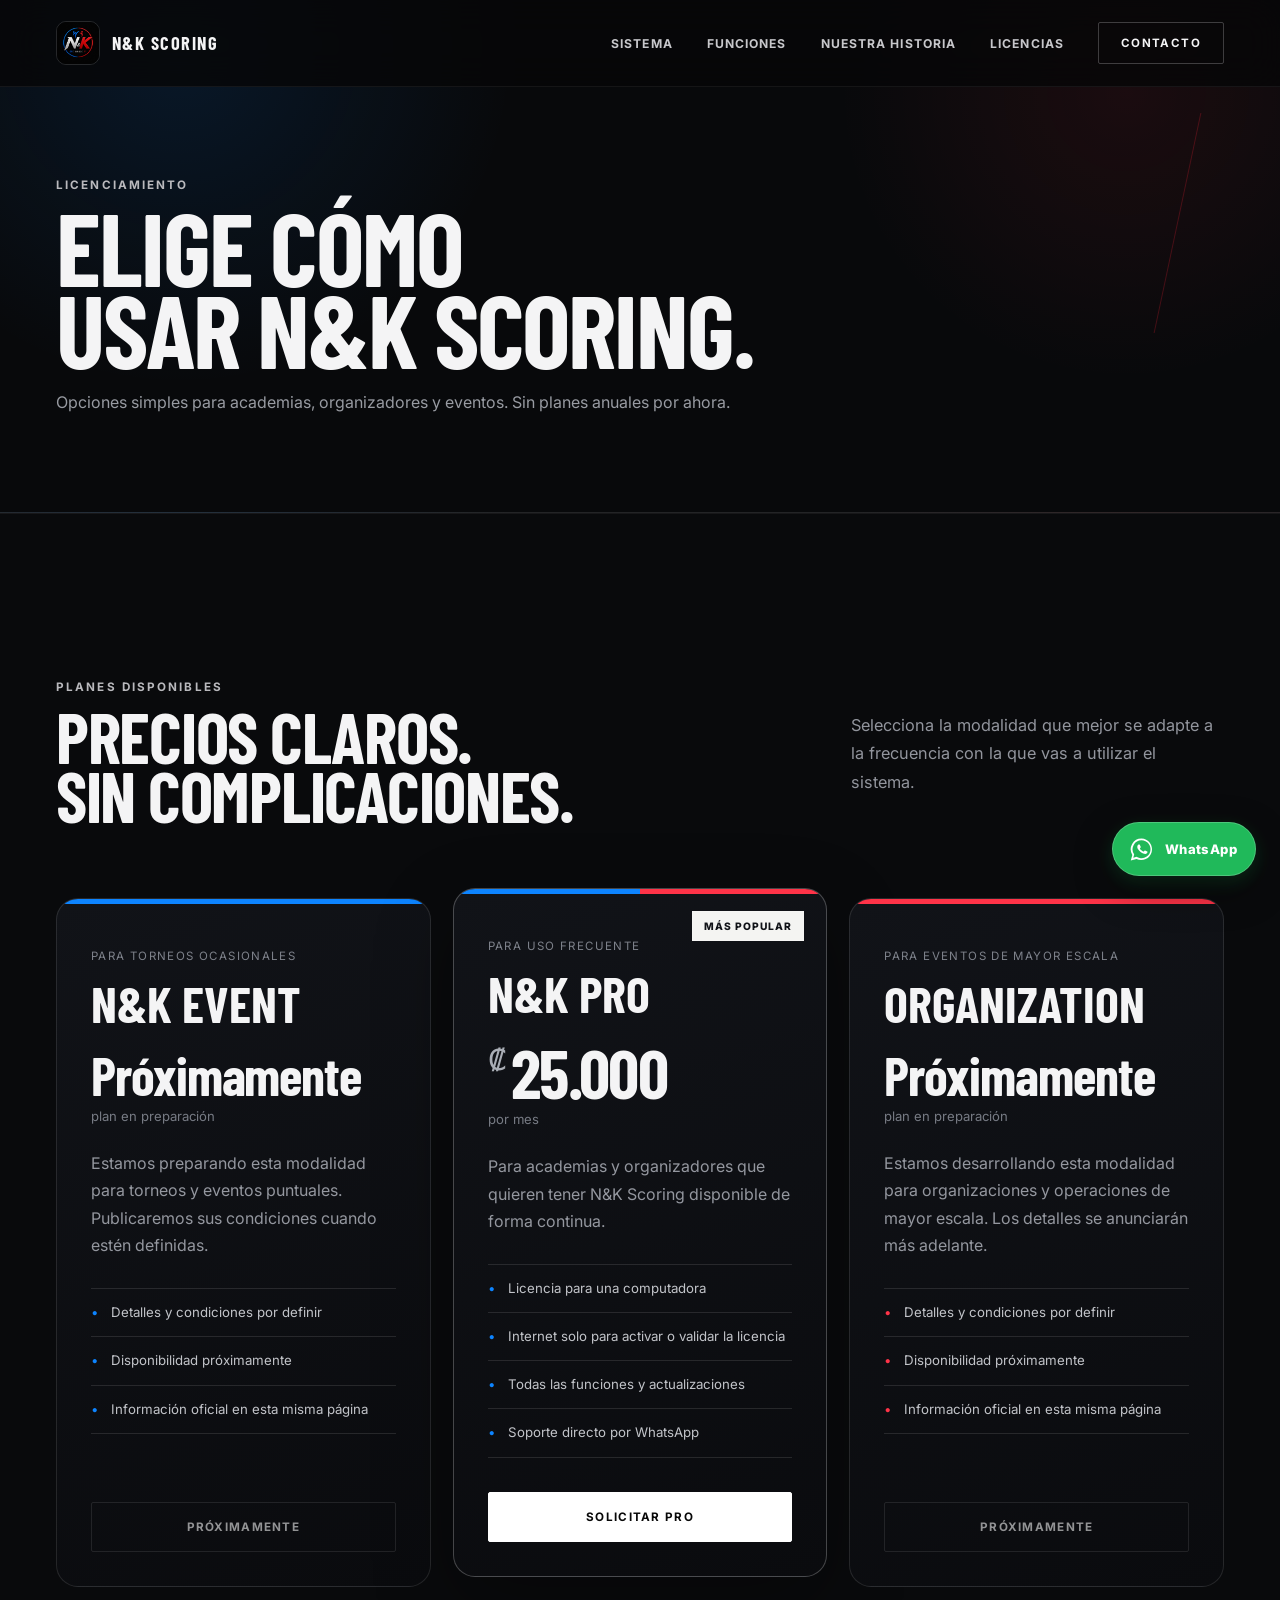
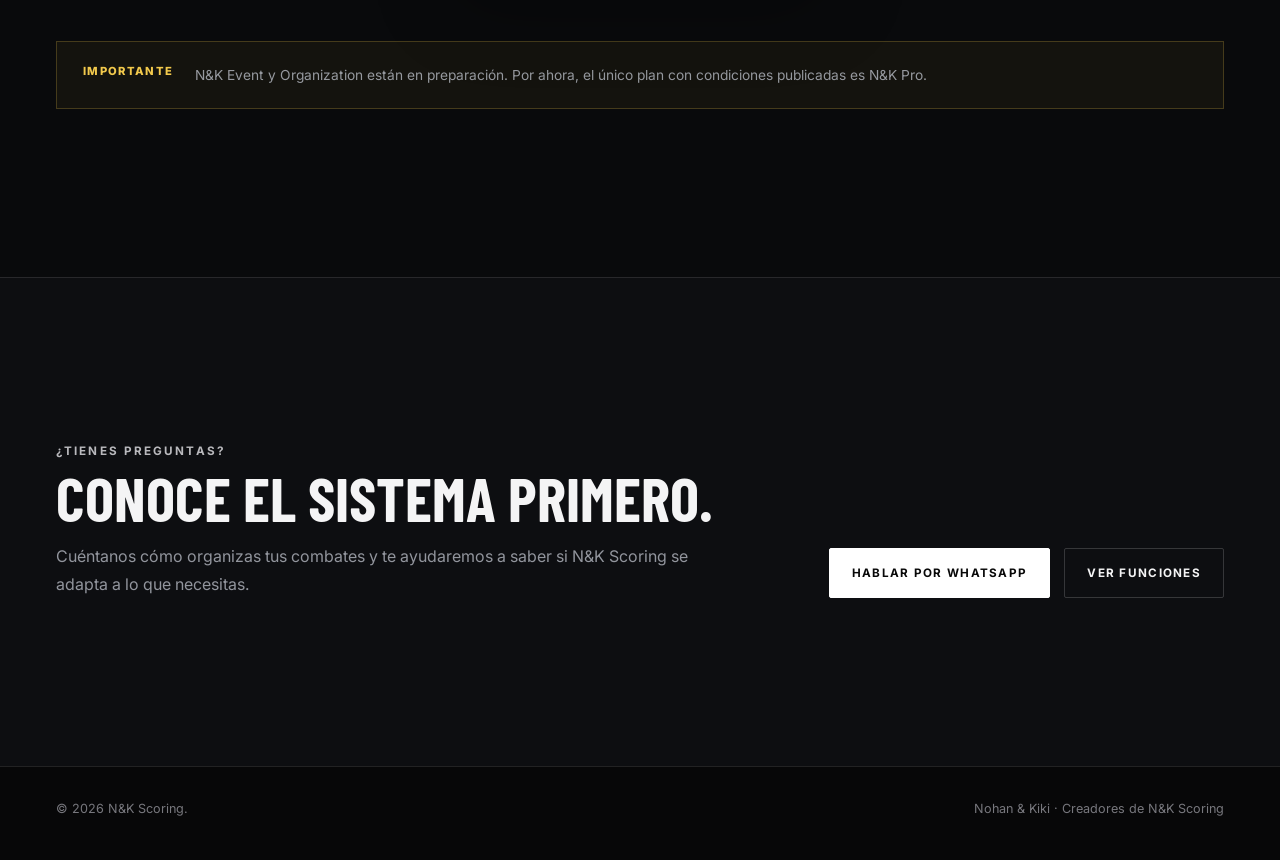
==== licencias.html @ 86cc16bd "pagina completa" ====
<!doctype html>
<html lang="es">
<head>
  <meta charset="utf-8">
  <meta name="viewport" content="width=device-width,initial-scale=1">
  <title>Licencias — N&K Scoring</title>
  <meta name="description" content="Conoce el plan mensual N&K Pro para utilizar N&K Scoring en una computadora.">
  <link rel="icon" type="image/jpeg" href="assets/logo.jpeg">
  <link rel="stylesheet" href="styles.css">
</head>
<body>
<header class="header">
  <div class="container nav">
    <a class="brand" href="index.html"><img src="assets/logo.jpeg" alt="Logo N&K Scoring"><span>N&K Scoring</span></a>
    <nav class="nav-links">
      <a href="index.html#sistema">Sistema</a>
      <a href="index.html#funciones">Funciones</a>
      <a href="nosotros.html">Nuestra historia</a>
      <a href="licencias.html">Licencias</a>
      <a class="nav-cta" href="index.html#contacto">Contacto</a>
    </nav>
    <button class="menu-btn" aria-label="Abrir menú">☰</button>
  </div>
</header>

<main>
  <section class="page-hero page-hero-v9 license-hero-v16">
    <div class="container">
      <div class="eyebrow">Licenciamiento</div>
      <h1>Elige cómo<br>usar N&amp;K Scoring.</h1>
      <p class="lead">Opciones simples para academias, organizadores y eventos. Sin planes anuales por ahora.</p>
    </div>
  </section>

  <section class="section section-v9 license-plans-section">
    <div class="container">
      <div class="section-intro-v9 compact">
        <div>
          <div class="eyebrow">Planes disponibles</div>
          <h2>Precios claros.<br>Sin complicaciones.</h2>
        </div>
        <p>Selecciona la modalidad que mejor se adapte a la frecuencia con la que vas a utilizar el sistema.</p>
      </div>

      <div class="pricing-grid-v16">
        <article class="pricing-card-v16 event-card">
          <div class="pricing-topline blue"></div>
          <div class="pricing-kicker">Para torneos ocasionales</div>
          <h3>N&amp;K Event</h3>
          <div class="pricing-value pricing-quote"><strong>Próximamente</strong></div>
          <div class="pricing-unit">plan en preparación</div>
          <p>Estamos preparando esta modalidad para torneos y eventos puntuales. Publicaremos sus condiciones cuando estén definidas.</p>
          <ul>
            <li>Detalles y condiciones por definir</li>
            <li>Disponibilidad próximamente</li>
            <li>Información oficial en esta misma página</li>
          </ul>
          <span class="btn quiet pricing-btn pricing-disabled-v19">Próximamente</span>
        </article>

        <article class="pricing-card-v16 pro-card featured-plan-v16">
          <div class="pricing-topline split"></div>
          <div class="popular-badge-v16">Más popular</div>
          <div class="pricing-kicker">Para uso frecuente</div>
          <h3>N&amp;K Pro</h3>
          <div class="pricing-value"><span>₡</span><strong>25.000</strong></div>
          <div class="pricing-unit">por mes</div>
          <p>Para academias y organizadores que quieren tener N&amp;K Scoring disponible de forma continua.</p>
          <ul>
            <li>Licencia para una computadora</li>
            <li>Internet solo para activar o validar la licencia</li>
            <li>Todas las funciones y actualizaciones</li>
            <li>Soporte directo por WhatsApp</li>
          </ul>
          <a class="btn primary pricing-btn" href="https://wa.me/50663855146?text=Hola%2C%20quiero%20solicitar%20el%20plan%20N%26K%20Pro." target="_blank" rel="noopener">Solicitar Pro</a>
        </article>

        <article class="pricing-card-v16 organization-card">
          <div class="pricing-topline red"></div>
          <div class="pricing-kicker">Para eventos de mayor escala</div>
          <h3>Organization</h3>
          <div class="pricing-value pricing-quote"><strong>Próximamente</strong></div>
          <div class="pricing-unit">plan en preparación</div>
          <p>Estamos desarrollando esta modalidad para organizaciones y operaciones de mayor escala. Los detalles se anunciarán más adelante.</p>
          <ul>
            <li>Detalles y condiciones por definir</li>
            <li>Disponibilidad próximamente</li>
            <li>Información oficial en esta misma página</li>
          </ul>
          <span class="btn quiet pricing-btn pricing-disabled-v19">Próximamente</span>
        </article>
      </div>

      <div class="pricing-note-v16">
        <span>Importante</span>
        <p>N&K Event y Organization están en preparación. Por ahora, el único plan con condiciones publicadas es N&K Pro.</p>
      </div>
    </div>
  </section>

  <section class="section section-v9 license-support-v16">
    <div class="container license-support-grid-v16">
      <div>
        <div class="eyebrow">¿Tienes preguntas?</div>
        <h2>Conoce el sistema primero.</h2>
        <p>Cuéntanos cómo organizas tus combates y te ayudaremos a saber si N&amp;K Scoring se adapta a lo que necesitas.</p>
      </div>
      <div class="support-actions-v20">
        <a class="btn primary" href="https://wa.me/50663855146?text=Hola%2C%20quiero%20conocer%20m%C3%A1s%20sobre%20N%26K%20Scoring%20antes%20de%20elegir%20una%20licencia." target="_blank" rel="noopener">Hablar por WhatsApp</a>
        <a class="btn quiet" href="index.html#funciones">Ver funciones</a>
      </div>
    </div>
  </section>
</main>

<footer class="footer footer-v9">
  <div class="container footer-row footer-row-signature">
    <div>© 2026 N&amp;K Scoring.</div>
    <div>Nohan &amp; Kiki · Creadores de N&amp;K Scoring</div>
  </div>
</footer>
<a class="whatsapp-float-v20" href="https://wa.me/50663855146?text=Hola%2C%20quiero%20informaci%C3%B3n%20sobre%20N%26K%20Scoring." target="_blank" rel="noopener" aria-label="Contactar a N&amp;K Scoring por WhatsApp">
  <svg viewBox="0 0 32 32" aria-hidden="true"><path fill="currentColor" d="M16.04 3A12.78 12.78 0 0 0 5.12 22.42L3.3 29l6.73-1.77A12.77 12.77 0 1 0 16.04 3Zm0 2.15a10.62 10.62 0 1 1-5.42 19.75l-.38-.23-3.99 1.05 1.07-3.88-.25-.4a10.62 10.62 0 0 1 8.97-16.29Zm-3.2 4.94c-.2 0-.52.07-.79.36-.27.3-1.04 1.02-1.04 2.48 0 1.46 1.07 2.88 1.21 3.08.15.19 2.1 3.2 5.08 4.49.7.3 1.26.49 1.69.63.71.23 1.35.2 1.86.12.57-.08 1.75-.72 2-1.41.24-.7.24-1.3.17-1.42-.07-.12-.27-.2-.56-.34-.3-.15-1.75-.86-2.02-.96-.27-.1-.46-.15-.66.15-.2.29-.76.95-.93 1.15-.17.2-.34.22-.63.07-.3-.15-1.25-.46-2.38-1.47a8.94 8.94 0 0 1-1.65-2.05c-.17-.29-.02-.45.13-.59.13-.13.29-.34.44-.51.15-.17.2-.3.3-.49.09-.2.04-.37-.03-.51-.07-.15-.66-1.6-.9-2.18-.24-.58-.49-.5-.66-.51h-.57Z"/></svg>
  <span>WhatsApp</span>
</a>
<script src="script.js"></script>
</body>
</html>
---- styles.css ----
@import url('https://fonts.googleapis.com/css2?family=Barlow+Condensed:wght@500;600;700;800&family=Inter:wght@400;500;600;700&display=swap');

:root{
  --bg:#070707;
  --surface:#0e0e0f;
  --surface-2:#151516;
  --text:#f7f7f5;
  --muted:#9a9a9f;
  --line:rgba(255,255,255,.10);
  --blue:#087ff5;
  --red:#ef2334;
  --max:1280px;
  --display:'Barlow Condensed','Arial Narrow',Arial,sans-serif;
  --body:'Inter',Arial,sans-serif;
}
*{box-sizing:border-box}
html{scroll-behavior:smooth;background:var(--bg)}
body{margin:0;background:var(--bg);color:var(--text);font-family:var(--body);-webkit-font-smoothing:antialiased;text-rendering:optimizeLegibility;overflow-x:hidden}
a{color:inherit;text-decoration:none} img{display:block;max-width:100%} button,input,textarea{font:inherit}
.container{width:min(var(--max),calc(100% - 64px));margin-inline:auto}
.eyebrow{font:700 .73rem/1 var(--body);letter-spacing:.18em;text-transform:uppercase;color:#b9b9bd}
.display,.section-head h2,.story-copy h2,.license-copy h2,.cta h2,.page-hero h1{font-family:var(--display);font-weight:700;text-transform:uppercase}
.display{font-size:clamp(4rem,7.7vw,7.2rem);line-height:.82;letter-spacing:-.025em;margin:0;max-width:780px}
.display .blue{color:var(--blue)}.display .red{color:var(--red)}
.lead{font-size:clamp(1rem,1.2vw,1.12rem);line-height:1.75;color:#b2b2b6;max-width:650px;margin:0}
.section{padding:110px 0;border-top:1px solid rgba(255,255,255,.055)}
.section-head{display:grid;grid-template-columns:minmax(0,1.25fr) minmax(280px,.75fr);align-items:end;gap:72px;margin-bottom:54px}
.section-head h2{font-size:clamp(3rem,5vw,5.4rem);line-height:.88;letter-spacing:-.015em;margin:13px 0 0;max-width:820px}
.section-head p{color:var(--muted);line-height:1.72;margin:0;font-size:.96rem;max-width:430px}

/* Header */
.header{position:fixed;inset:0 0 auto;z-index:50;background:linear-gradient(to bottom,rgba(5,5,5,.94),rgba(5,5,5,.76));backdrop-filter:blur(18px);border-bottom:1px solid rgba(255,255,255,.06)}
.nav{height:78px;display:flex;align-items:center;justify-content:space-between;gap:30px}
.brand{display:flex;align-items:center;gap:12px;font-family:var(--display);font-weight:700;font-size:1.15rem;letter-spacing:.08em;text-transform:uppercase}
.brand img{width:43px;height:43px;object-fit:cover;border-radius:10px;border:1px solid rgba(255,255,255,.13)}
.nav-links{display:flex;align-items:center;gap:30px;font-size:.72rem;font-weight:700;text-transform:uppercase;letter-spacing:.12em}
.nav-links>a:not(.nav-cta){color:#c7c7cb;position:relative;padding:30px 0}
.nav-links>a:not(.nav-cta)::after{content:"";position:absolute;left:0;right:100%;bottom:20px;height:2px;background:#fff;transition:.25s ease}
.nav-links>a:not(.nav-cta):hover{color:#fff}.nav-links>a:not(.nav-cta):hover::after{right:0}
.nav-cta{min-height:42px;padding:0 18px;display:inline-flex;align-items:center;border:1px solid rgba(255,255,255,.22);border-radius:2px;transition:.2s}.nav-cta:hover{background:#fff;color:#090909}
.menu-btn{display:none;border:0;background:transparent;color:#fff;font-size:1.4rem;padding:8px}

/* Hero */
.hero{min-height:100svh;padding-top:78px;display:flex;align-items:stretch;position:relative;overflow:hidden}
.hero::before{content:"";position:absolute;inset:0;background:radial-gradient(circle at 12% 38%,rgba(8,127,245,.16),transparent 30%),radial-gradient(circle at 83% 52%,rgba(239,35,52,.12),transparent 31%);pointer-events:none}
.hero::after{content:"";position:absolute;right:-8vw;top:18%;width:38vw;height:62%;border-right:1px solid rgba(239,35,52,.27);transform:skewX(-12deg);pointer-events:none}
.hero-grid{width:100%;position:relative;z-index:2;display:grid;grid-template-columns:minmax(0,.83fr) minmax(520px,1.17fr);gap:62px;align-items:center;padding:74px 0 56px}
.hero-copy{min-width:0;max-width:720px}
.hero-copy .eyebrow{margin-bottom:22px}.hero-copy .lead{margin:30px 0 34px;max-width:570px}
.btn-row{display:flex;flex-wrap:wrap;gap:10px}
.btn{display:inline-flex;align-items:center;justify-content:center;min-height:50px;padding:0 22px;border-radius:2px;font-size:.73rem;font-weight:700;text-transform:uppercase;letter-spacing:.11em;border:1px solid rgba(255,255,255,.22);transition:transform .18s ease,background .18s ease,border .18s ease}
.btn:hover{transform:translateY(-2px)}.btn.primary{background:#fff;color:#080808;border-color:#fff}.btn.primary:hover{background:#e8e8e8}.btn.ghost:hover{border-color:#fff}
.hero-visual{position:relative;min-height:610px;display:flex;align-items:center}
.hero-card{position:relative;width:100%;background:#0c0c0d;border:1px solid rgba(255,255,255,.14);padding:10px;box-shadow:0 38px 100px rgba(0,0,0,.55)}
.hero-card::before{content:"";position:absolute;left:-10px;top:10%;bottom:10%;width:3px;background:var(--blue)}
.hero-card::after{content:"";position:absolute;right:-10px;top:10%;bottom:10%;width:3px;background:var(--red)}
.hero-card img{width:100%;aspect-ratio:1.86/1;object-fit:cover;object-position:left center;background:#111}
.hero-badge{position:absolute;right:-18px;bottom:54px;background:#f3f3f1;color:#0a0a0a;padding:17px 20px 16px;min-width:160px;font-family:var(--display);font-size:1.22rem;font-weight:700;text-transform:uppercase;line-height:.95;letter-spacing:.02em;box-shadow:0 18px 50px rgba(0,0,0,.4)}
.hero-badge small{display:block;font:700 .62rem/1 var(--body);color:#666;letter-spacing:.15em;margin-bottom:8px}
.marquee{border-top:1px solid var(--line);border-bottom:1px solid var(--line);background:#0d0d0e;overflow:hidden;white-space:nowrap}
.marquee-track{display:inline-block;padding:14px 0;animation:slide 26s linear infinite;font-family:var(--display);font-weight:600;text-transform:uppercase;letter-spacing:.075em;color:#d7d7da;font-size:1.02rem}
.marquee-track span{margin-right:38px}.dot-blue{color:var(--blue)}.dot-red{color:var(--red)}
@keyframes slide{to{transform:translateX(-50%)}}

/* Feature strip */
.feature-grid{display:grid;grid-template-columns:repeat(3,minmax(0,1fr));border:1px solid var(--line);background:var(--line);gap:1px}
.feature{background:var(--surface);padding:32px;min-height:300px;display:flex;flex-direction:column;justify-content:space-between;transition:background .22s ease}
.feature:hover{background:#18181a}.feature .num{font:700 .71rem/1 var(--body);color:#707076;letter-spacing:.17em}
.feature h3{font-family:var(--display);font-size:1.8rem;line-height:.95;text-transform:uppercase;font-weight:700;letter-spacing:.005em;margin:50px 0 12px}
.feature p{color:#99999e;line-height:1.65;margin:0;font-size:.92rem;max-width:32ch}
.feature.accent-blue{background:linear-gradient(145deg,#07192b,#0d3158)}.feature.accent-red{background:linear-gradient(145deg,#1a090c,#4a1018)}

/* Showcase */
.showcase{display:grid;grid-template-columns:1.34fr .66fr;gap:14px}
.media-card,.placeholder{border:1px solid var(--line);background:#151516;min-height:570px;overflow:hidden}
.media-card{padding:10px}.media-card img{width:100%;height:100%;object-fit:cover;object-position:left center}
.side-stack{display:grid;gap:14px}.placeholder{min-height:278px;padding:28px;display:flex;align-items:flex-end;position:relative;background:linear-gradient(145deg,#202022,#111112)}
.placeholder::before{content:"";position:absolute;inset:0;background:linear-gradient(135deg,transparent 0 46%,rgba(255,255,255,.035) 46% 47%,transparent 47% 100%)}
.placeholder::after{content:"IMAGEN";position:absolute;right:24px;top:22px;font:700 .65rem/1 var(--body);letter-spacing:.18em;color:#55565b}
.placeholder strong{display:block;font-family:var(--display);font-weight:700;font-size:1.65rem;line-height:1;text-transform:uppercase;color:#efeff1;margin-top:8px}

/* Story */
.story-wrap{display:grid;grid-template-columns:minmax(320px,.72fr) minmax(0,1.28fr);gap:78px;align-items:start}
.story-mark{position:sticky;top:112px;border:1px solid var(--line);background:#101011;padding:12px}
.story-mark img{width:100%;aspect-ratio:1/1;object-fit:cover}.story-copy{padding-top:2px}
.story-copy h2{font-size:clamp(3.5rem,5.8vw,6rem);line-height:.85;letter-spacing:-.015em;margin:14px 0 32px;max-width:760px}
.story-copy p{font-size:1rem;line-height:1.85;color:#b2b2b7;max-width:720px}.story-copy p+p{margin-top:22px}
.story-quote{font-family:var(--display);font-size:clamp(1.9rem,3vw,3.1rem)!important;line-height:.98!important;color:#f5f5f3!important;font-weight:600!important;text-transform:uppercase;letter-spacing:0!important;border-left:4px solid var(--blue);padding-left:23px;margin:42px 0!important;max-width:680px!important}

/* Licenses */
.license-panel{border:1px solid var(--line);background:#0f0f10;overflow:hidden}
.license-top{display:grid;grid-template-columns:1.15fr .85fr}.license-copy{padding:56px}.license-copy h2{font-size:clamp(3.2rem,5vw,5.5rem);line-height:.88;letter-spacing:-.01em;margin:15px 0 24px;max-width:700px}.license-copy .lead{margin-bottom:30px}
.license-price{padding:56px;display:flex;flex-direction:column;justify-content:flex-end;border-left:1px solid var(--line);background:linear-gradient(145deg,#121213,#19191b)}
.currency{font-family:var(--display);font-size:clamp(4.2rem,7vw,7rem);font-weight:700;letter-spacing:-.02em;line-height:.8;margin-top:18px}.currency small{display:block;font-family:var(--body);font-size:.72rem;line-height:1.3;color:#7f7f84;letter-spacing:.13em;text-transform:uppercase;margin-top:18px}
.license-bottom{display:grid;grid-template-columns:repeat(3,1fr);border-top:1px solid var(--line)}.license-bottom div{padding:26px 30px;border-right:1px solid var(--line)}.license-bottom div:last-child{border:0}.license-bottom strong{display:block;font-family:var(--display);font-size:1.3rem;text-transform:uppercase;margin-bottom:7px}.license-bottom span{color:#8f8f94;font-size:.9rem;line-height:1.55}

/* CTA + footer */
.cta{padding:104px 0;border-top:1px solid var(--line);background:linear-gradient(95deg,rgba(8,127,245,.10),rgba(239,35,52,.08)),#0a0a0a}.cta-inner{display:grid;grid-template-columns:1.15fr .85fr;gap:60px;align-items:end}.cta h2{font-size:clamp(3.6rem,6vw,6.4rem);line-height:.84;letter-spacing:-.01em;margin:0}.cta .lead{margin:14px 0 24px}
.footer{padding:34px 0 46px;border-top:1px solid var(--line);color:#77777d;font-size:.79rem}.footer-row{display:flex;justify-content:space-between;gap:24px;align-items:center}
.contact-actions{display:flex;gap:12px;flex-wrap:wrap}.contact-meta{display:flex;gap:20px;flex-wrap:wrap;margin-top:16px;color:#8c8c92;font-size:.82rem;letter-spacing:.03em}.footer-social{display:flex;gap:22px;align-items:center;flex-wrap:wrap}.footer a{color:#8d8d92;text-decoration:none;transition:color .2s ease}.footer a:hover{color:#f1f1f2}

/* Internal pages */
.page-hero{padding:178px 0 104px;border-bottom:1px solid var(--line);position:relative;overflow:hidden;background:radial-gradient(circle at 12% 45%,rgba(8,127,245,.12),transparent 27%),#080808}.page-hero::after{content:"";position:absolute;right:8%;top:22%;width:220px;height:220px;border-right:1px solid rgba(239,35,52,.25);transform:skewX(-12deg)}
.page-hero h1{font-size:clamp(4.6rem,8vw,8rem);line-height:.8;letter-spacing:-.02em;margin:18px 0 28px;max-width:850px}

@media(max-width:1080px){
  .hero-grid{grid-template-columns:.9fr 1.1fr;gap:34px}.hero-visual{min-height:500px}.section-head{gap:38px}.story-wrap{gap:42px}
}
@media(max-width:900px){
  .container{width:min(var(--max),calc(100% - 38px))}.nav-links{display:none;position:absolute;top:78px;left:0;right:0;background:#0a0a0b;border-bottom:1px solid var(--line);padding:18px 20px 24px;flex-direction:column;align-items:stretch;gap:0}.nav-links.open{display:flex}.nav-links>a:not(.nav-cta){padding:15px 4px}.nav-links>a:not(.nav-cta)::after{display:none}.nav-cta{margin-top:8px;justify-content:center}.menu-btn{display:block}
  .hero{min-height:auto}.hero-grid,.showcase,.story-wrap,.license-top,.cta-inner{grid-template-columns:1fr}.hero-grid{gap:44px;padding:74px 0 54px}.hero-copy{max-width:760px}.hero-visual{min-height:auto}.hero-badge{right:12px;bottom:-18px}.section-head{grid-template-columns:1fr;gap:22px}.section-head p{max-width:620px}.feature-grid{grid-template-columns:1fr 1fr}.story-mark{position:relative;top:auto;max-width:480px}.license-price{border-left:0;border-top:1px solid var(--line)}.license-bottom{grid-template-columns:1fr}.license-bottom div{border-right:0;border-bottom:1px solid var(--line)}.license-bottom div:last-child{border-bottom:0}
}
@media(max-width:620px){
  .container{width:min(var(--max),calc(100% - 24px))}.nav{height:70px}.header .brand span{display:none}.hero{padding-top:70px}.hero-grid{padding-top:52px}.display{font-size:clamp(3.7rem,17vw,5.5rem);line-height:.82}.hero-copy .lead{margin:24px 0 28px}.hero-card{padding:6px}.hero-badge{position:static;margin:12px 0 0 0;display:inline-block}.section{padding:78px 0}.section-head{margin-bottom:36px}.section-head h2{font-size:clamp(2.8rem,13vw,4.3rem)}.feature-grid{grid-template-columns:1fr}.feature{min-height:245px;padding:24px}.feature h3{margin-top:34px}.media-card,.placeholder{min-height:320px}.side-stack .placeholder{min-height:230px}.story-wrap{gap:34px}.story-copy h2{font-size:clamp(3.2rem,15vw,4.6rem)}.story-quote{font-size:clamp(1.7rem,9vw,2.5rem)!important}.license-copy,.license-price{padding:30px}.license-copy h2{font-size:clamp(3rem,14vw,4.5rem)}.currency{font-size:clamp(4rem,20vw,6rem)}.cta{padding:76px 0}.cta h2{font-size:clamp(3.2rem,15vw,4.8rem)}.footer-row{flex-direction:column;align-items:flex-start}.page-hero{padding:140px 0 72px}.page-hero h1{font-size:clamp(4rem,19vw,6rem)}
  .btn{width:100%}.btn-row{width:100%}
}

/* Campaign imagery integrated from N&K visual reel */
.campaign-split{display:grid;grid-template-columns:1fr 1fr;background:#050505;border-bottom:1px solid var(--line)}
.campaign-shot{position:relative;overflow:hidden;min-height:320px;border-right:1px solid var(--line)}
.campaign-shot:last-child{border-right:0}
.campaign-shot img{width:100%;height:100%;object-fit:cover;display:block;transition:transform .7s cubic-bezier(.2,.7,.2,1)}
.campaign-shot:hover img{transform:scale(1.025)}

.visual-features .feature{padding:0;min-height:0;display:block;overflow:hidden}
.feature-image{aspect-ratio:1.78/1;overflow:hidden;background:#111;border-bottom:1px solid var(--line)}
.feature-image img{width:100%;height:100%;object-fit:cover;display:block;transition:transform .55s cubic-bezier(.2,.7,.2,1),filter .3s ease}
.feature-media:hover .feature-image img{transform:scale(1.035)}
.feature-body{padding:28px 30px 32px;min-height:230px;display:flex;flex-direction:column;justify-content:space-between}
.feature-body h3{margin:42px 0 12px}
.campaign-card{border:1px solid var(--line);background:#111;overflow:hidden;min-height:278px}
.campaign-card img{width:100%;height:100%;object-fit:cover;display:block;transition:transform .55s ease}
.campaign-card:hover img{transform:scale(1.025)}

@media(max-width:900px){
  .campaign-split{grid-template-columns:1fr 1fr}
  .campaign-shot{min-height:230px}
}
@media(max-width:620px){
  .campaign-split{grid-template-columns:1fr}
  .campaign-shot{min-height:235px;border-right:0;border-bottom:1px solid var(--line)}
  .feature-body{min-height:210px;padding:24px}
  .campaign-card{min-height:230px}
}


/* v6 - spacious editorial layout + manual */
:root{--max:1240px}
.container{width:min(var(--max),calc(100% - 96px))}
.section{padding:142px 0}
.hero{min-height:auto;padding-top:78px}
.hero-grid{grid-template-columns:minmax(0,.78fr) minmax(0,1.22fr);gap:88px;padding:118px 0 108px;align-items:center}
.hero-copy{max-width:560px;padding-left:8px}
.display{font-size:clamp(4rem,6.25vw,6.35rem);line-height:.86;letter-spacing:-.018em;max-width:600px}
.hero-copy .lead{margin:34px 0 38px;max-width:520px}
.hero-visual{min-height:520px}
.hero-card{max-width:720px;margin-left:auto;padding:12px}
.hero-badge{right:-6px;bottom:18px}
.section-head{gap:96px;margin-bottom:72px}
.section-head h2{font-size:clamp(3.1rem,4.6vw,5rem);line-height:.92}
.visual-features{grid-template-columns:repeat(2,minmax(0,1fr));gap:18px;background:transparent;border:0}
.visual-features .feature{border:1px solid var(--line)}
.feature-body{padding:38px 40px 42px;min-height:250px}
.feature-body h3{margin:54px 0 14px;font-size:2rem}
.showcase{gap:24px}
.side-stack{gap:24px}
.story-wrap{gap:110px}
.license-top{grid-template-columns:1.08fr .92fr}
.license-copy,.license-price{padding:68px}
.cta{padding:132px 0}

.manual-section{background:linear-gradient(180deg,#090909,#0d0d0e);border-top:1px solid var(--line);border-bottom:1px solid var(--line)}
.manual-grid{display:grid;grid-template-columns:minmax(0,1.05fr) minmax(360px,.95fr);gap:100px;align-items:center}
.manual-copy h2{font-family:var(--display);font-size:clamp(3.2rem,5.1vw,5.5rem);line-height:.9;text-transform:uppercase;letter-spacing:-.012em;margin:16px 0 28px;max-width:720px}
.manual-copy .lead{max-width:650px}
.manual-actions{display:flex;align-items:center;gap:22px;flex-wrap:wrap;margin-top:34px}
.manual-meta{color:#76767d;font-size:.8rem;letter-spacing:.04em}
.manual-preview{display:flex;justify-content:center}
.manual-cover-card{width:min(100%,440px);aspect-ratio:.72/1;background:#f4f4f2;color:#0a0a0a;padding:42px;display:flex;flex-direction:column;align-items:flex-start;justify-content:flex-end;box-shadow:0 42px 110px rgba(0,0,0,.52);position:relative;overflow:hidden}
.manual-cover-card::before{content:"";position:absolute;inset:0 0 auto;height:9px;background:linear-gradient(90deg,var(--blue) 0 50%,var(--red) 50% 100%)}
.manual-cover-card img{position:absolute;top:58px;right:42px;width:116px;height:116px;object-fit:cover;border-radius:10px}
.manual-cover-card .manual-label{position:absolute;top:62px;left:42px;font:700 .72rem/1 var(--body);text-transform:uppercase;letter-spacing:.18em;color:#6c6c71}
.manual-cover-card strong{font-family:var(--display);font-size:3.2rem;line-height:.88;text-transform:uppercase;max-width:280px}
.manual-cover-card small{font-size:.76rem;line-height:1.5;color:#68686d;margin-top:18px;max-width:260px}

@media(max-width:1080px){
  .container{width:min(var(--max),calc(100% - 64px))}
  .hero-grid{gap:56px;grid-template-columns:.82fr 1.18fr}
  .manual-grid{gap:60px}
}
@media(max-width:900px){
  .container{width:min(var(--max),calc(100% - 40px))}
  .hero-grid{grid-template-columns:1fr;gap:58px;padding:88px 0 76px}
  .hero-copy{max-width:680px;padding-left:0}
  .display{font-size:clamp(4rem,11vw,6.4rem)}
  .hero-card{max-width:none;margin:0}
  .visual-features{grid-template-columns:1fr}
  .manual-grid{grid-template-columns:1fr;gap:58px}
  .manual-preview{justify-content:flex-start}
  .story-wrap{gap:56px}
  .section{padding:108px 0}
}
@media(max-width:620px){
  .container{width:min(var(--max),calc(100% - 30px))}
  .hero-grid{padding:66px 0 64px}
  .display{font-size:clamp(3.45rem,16vw,5rem);line-height:.86}
  .section{padding:88px 0}
  .section-head{margin-bottom:48px}
  .feature-body{padding:28px 26px 32px;min-height:215px}
  .feature-body h3{margin-top:40px}
  .manual-cover-card{padding:30px;max-width:360px}
  .manual-cover-card img{top:42px;right:30px;width:92px;height:92px}
  .manual-cover-card .manual-label{top:46px;left:30px}
  .manual-cover-card strong{font-size:2.55rem}
  .manual-actions .btn{width:100%}
}



/* ==========================================================
   N&K SCORING — v9 editorial / spacious refinement
   ========================================================== */

:root{--max:1320px;--blue:#0d84ff;--red:#ff3348;--ink:#f6f7f9;--muted:#9b9da5;--line:rgba(255,255,255,.11);--panel:#0c0d0f;--panel-2:#111318}
html{scroll-behavior:smooth}
body{background:#070708;color:#f4f4f5}
.container{width:min(var(--max),calc(100% - 112px));margin-inline:auto}
.header{background:rgba(7,7,8,.82);backdrop-filter:blur(18px);-webkit-backdrop-filter:blur(18px)}
.nav{height:86px}.brand img{width:44px;height:44px}.nav-links{gap:34px}.nav-links>a:not(.nav-cta){font-size:.76rem;letter-spacing:.09em}.nav-cta{padding:13px 22px}

.hero-v9{padding-top:86px;min-height:auto;background:radial-gradient(circle at 72% 28%,rgba(13,132,255,.11),transparent 28%),radial-gradient(circle at 92% 66%,rgba(255,51,72,.08),transparent 25%),#070708;border-bottom:1px solid var(--line)}
.hero-grid-v9{min-height:760px;display:grid;grid-template-columns:minmax(420px,.84fr) minmax(560px,1.16fr);gap:96px;align-items:center;padding:96px 0 112px}
.hero-copy-v9{max-width:610px}
.display-v9{font-family:var(--display);font-size:clamp(5.25rem,7.8vw,8.5rem);text-transform:uppercase;line-height:.78;letter-spacing:-.025em;margin:28px 0 34px}
.display-v9 span{display:block}.blue-line{color:var(--blue)}.red-line{color:var(--red)}
.hero-summary{max-width:570px;color:#a6a7ae;font-size:1.16rem;line-height:1.75;margin:0}
.hero-actions{display:flex;gap:14px;flex-wrap:wrap;margin-top:38px}.btn.quiet{background:transparent;border-color:rgba(255,255,255,.17);color:#f4f4f5}.btn.quiet:hover{border-color:rgba(255,255,255,.4)}
.hero-proof{margin-top:66px;padding-top:28px;border-top:1px solid var(--line);display:grid;grid-template-columns:repeat(3,1fr);gap:24px}
.hero-proof div{display:flex;flex-direction:column;gap:8px}.hero-proof strong{font-family:var(--display);font-size:1.2rem;letter-spacing:.05em}.hero-proof span{font-size:.78rem;color:#777a82;line-height:1.45}
.hero-media-v9{position:relative}.hero-frame{padding:12px;background:#0e1014;border:1px solid rgba(255,255,255,.12);box-shadow:0 48px 120px rgba(0,0,0,.48)}
.hero-frame img{width:100%;display:block;aspect-ratio:16/10;object-fit:cover}
.hero-caption{position:absolute;left:-34px;bottom:-32px;width:230px;padding:24px;background:#f2f2f0;color:#101114;box-shadow:0 30px 80px rgba(0,0,0,.34)}
.hero-caption span{display:block;text-transform:uppercase;letter-spacing:.15em;color:#666a70;font-size:.66rem;margin-bottom:8px}.hero-caption strong{font-family:var(--display);text-transform:uppercase;font-size:1.55rem;line-height:.9}

.intro-strip{border-bottom:1px solid var(--line);background:#0b0b0c}.intro-strip-grid{padding:54px 0;display:grid;grid-template-columns:1.2fr .8fr;gap:70px;align-items:center}
.intro-statement{font-family:var(--display);text-transform:uppercase;font-size:clamp(1.85rem,2.5vw,3rem);line-height:.95;margin:0;max-width:780px}
.intro-tags{display:flex;flex-wrap:wrap;gap:10px;justify-content:flex-end}.intro-tags span{padding:10px 14px;border:1px solid rgba(255,255,255,.12);color:#8f9299;font-size:.73rem;letter-spacing:.06em;text-transform:uppercase}

.section-v9{padding:168px 0}
.section-intro-v9{display:grid;grid-template-columns:minmax(0,1.1fr) minmax(320px,.6fr);gap:110px;align-items:end;margin-bottom:96px}
.section-intro-v9.compact{margin-bottom:72px}
.section-intro-v9 h2,.manual-copy-v9 h2,.story-v9-copy h2,.license-v9 h2,.contact-v9 h2{font-family:var(--display);text-transform:uppercase;font-size:clamp(3.7rem,5.5vw,6.4rem);line-height:.84;letter-spacing:-.018em;margin:14px 0 0}
.section-intro-v9 p,.manual-copy-v9 p,.story-v9-copy p,.license-v9 p,.contact-v9 p{color:#92959d;line-height:1.75;font-size:1.02rem;margin:0}

.feature-list-v9{border-top:1px solid var(--line)}
.feature-row-v9{display:grid;grid-template-columns:.72fr 1.28fr;gap:76px;padding:78px 0;border-bottom:1px solid var(--line);align-items:center}
.feature-row-v9.reverse{grid-template-columns:1.28fr .72fr}.feature-row-v9.reverse .feature-copy-v9{order:2}.feature-row-v9.reverse .feature-media-v9{order:1}
.feature-copy-v9{max-width:470px}.feature-index{display:block;color:var(--blue);font-family:var(--display);font-size:1.08rem;letter-spacing:.08em;margin-bottom:28px}.red-number{color:var(--red)}
.feature-copy-v9 h3{font-family:var(--display);text-transform:uppercase;font-size:clamp(2.6rem,3.4vw,4rem);line-height:.9;margin:0 0 22px}.feature-copy-v9 p{color:#888b93;font-size:1rem;line-height:1.7;margin:0}
.feature-media-v9,.feature-dual-media{background:#0e1013;border:1px solid var(--line);overflow:hidden}.feature-media-v9 img{width:100%;aspect-ratio:16/9;object-fit:cover;display:block;transition:transform .55s ease}.feature-media-v9:hover img{transform:scale(1.018)}
.feature-dual-media{display:grid;grid-template-columns:1fr 1fr}.feature-dual-media img{width:100%;height:100%;aspect-ratio:4/3;object-fit:cover;display:block}.feature-dual-media img:first-child{border-right:1px solid var(--line)}

.system-stage{background:#0b0b0d;border-top:1px solid var(--line);border-bottom:1px solid var(--line)}
.system-gallery-v9{display:grid;grid-template-columns:minmax(0,1.55fr) minmax(320px,.45fr);gap:24px}.system-main-v9,.system-side-v9 figure{border:1px solid var(--line);background:#0e1014;margin:0;overflow:hidden}
.system-main-v9 img{width:100%;height:100%;min-height:650px;object-fit:cover;display:block}.system-side-v9{display:grid;gap:24px}.system-side-v9 figure{display:flex;flex-direction:column}.system-side-v9 img{width:100%;flex:1;min-height:260px;object-fit:cover}.system-side-v9 figcaption{padding:18px 20px;color:#858991;font-size:.78rem;letter-spacing:.04em}

.manual-v9{background:linear-gradient(115deg,rgba(13,132,255,.07),transparent 34%),linear-gradient(300deg,rgba(255,51,72,.05),transparent 38%),#08090b}
.manual-shell-v9{display:grid;grid-template-columns:minmax(0,1fr) minmax(380px,.7fr);gap:120px;align-items:center}.manual-copy-v9{max-width:690px}.manual-copy-v9 p{margin-top:28px;max-width:650px}
.manual-points-v9{display:grid;grid-template-columns:repeat(2,minmax(0,1fr));gap:12px 26px;margin:36px 0 38px}.manual-points-v9 span{padding:14px 0;border-bottom:1px solid var(--line);color:#c3c5ca;font-size:.84rem}
.manual-pending{opacity:.92;cursor:pointer}.manual-note{font-size:.76rem!important;color:#666a72!important;margin-top:16px!important;max-width:520px!important}
.manual-placeholder-v9{display:flex;justify-content:center}.manual-doc-v9{width:min(100%,420px);aspect-ratio:.72/1;background:#f1f1ee;color:#101114;padding:38px;position:relative;box-shadow:0 50px 120px rgba(0,0,0,.55)}
.doc-topline{position:absolute;top:0;left:0;right:0;height:8px;background:linear-gradient(90deg,var(--blue) 0 50%,var(--red) 50% 100%)}.doc-brand{display:flex;align-items:center;gap:12px;font-size:.74rem;font-weight:700;letter-spacing:.1em;text-transform:uppercase}.doc-brand img{width:54px;height:54px;object-fit:cover;border-radius:8px}
.doc-title{font-family:var(--display);text-transform:uppercase;font-size:4.2rem;line-height:.78;margin-top:160px}.doc-subtitle{color:#686b70;font-size:.8rem;margin-top:20px;letter-spacing:.04em}.doc-status{position:absolute;left:38px;bottom:38px;font-size:.69rem;letter-spacing:.16em;color:#767a80;border-top:1px solid #c7c8ca;padding-top:12px;width:calc(100% - 76px)}

.story-v9{border-top:1px solid var(--line)}.story-v9-grid{display:grid;grid-template-columns:.75fr 1.25fr;gap:120px;align-items:center}.story-v9-visual{max-width:480px;aspect-ratio:1/1;background:#0e1014;border:1px solid var(--line);display:flex;align-items:center;justify-content:center;padding:42px}.story-v9-visual img{width:100%;height:100%;object-fit:cover}
.story-v9-copy{max-width:720px}.story-v9-copy p{margin-top:30px}.story-v9-copy blockquote{margin:42px 0;padding-left:24px;border-left:3px solid var(--blue);font-family:var(--display);text-transform:uppercase;font-size:clamp(1.7rem,2.7vw,3rem);line-height:.98}.text-link{color:#f4f4f4;text-decoration:none;border-bottom:1px solid rgba(255,255,255,.28);padding-bottom:5px;font-size:.86rem}.text-link:hover{border-color:#fff}

.license-v9{background:#0d0e11;border-top:1px solid var(--line);border-bottom:1px solid var(--line)}.license-v9-shell{display:grid;grid-template-columns:1.2fr .8fr;gap:100px;align-items:center}.license-v9 p{max-width:630px;margin:28px 0 36px}
.license-price-v9{min-height:360px;border-left:1px solid var(--line);padding-left:80px;display:flex;flex-direction:column;justify-content:center}.license-price-v9 span{text-transform:uppercase;letter-spacing:.15em;color:#70747d;font-size:.7rem}.license-price-v9 strong{font-family:var(--display);font-size:7rem;line-height:.9;margin:24px 0 10px}.license-price-v9 small{color:#7e828a}

.contact-v9{padding:148px 0;background:radial-gradient(circle at 14% 50%,rgba(13,132,255,.09),transparent 26%),radial-gradient(circle at 84% 50%,rgba(255,51,72,.07),transparent 25%),#070708}
.contact-v9-grid{display:grid;grid-template-columns:1fr .85fr;gap:120px;align-items:end}.contact-v9-actions p{margin-bottom:34px;max-width:500px}.contact-link-v9{display:flex;justify-content:space-between;gap:30px;padding:22px 0;border-top:1px solid var(--line);color:#f1f1f3;text-decoration:none}.contact-link-v9:last-child{border-bottom:1px solid var(--line)}.contact-link-v9 span{color:#777b83;font-size:.78rem;text-transform:uppercase;letter-spacing:.1em}.contact-link-v9 strong{font-size:.96rem}.contact-link-v9:hover strong{color:var(--blue)}
.footer-v9{padding:34px 0 44px;border-top:1px solid var(--line)}

@media(max-width:1120px){
  .container{width:min(var(--max),calc(100% - 64px))}
  .hero-grid-v9{grid-template-columns:1fr;min-height:auto;gap:72px}.hero-copy-v9{max-width:760px}.hero-caption{left:18px}
  .intro-strip-grid{grid-template-columns:1fr;gap:34px}.intro-tags{justify-content:flex-start}
  .section-intro-v9{grid-template-columns:1fr;gap:28px}
  .feature-row-v9,.feature-row-v9.reverse{grid-template-columns:1fr;gap:42px}.feature-row-v9.reverse .feature-copy-v9,.feature-row-v9.reverse .feature-media-v9{order:initial}
  .system-gallery-v9{grid-template-columns:1fr}.system-side-v9{grid-template-columns:1fr 1fr}
  .manual-shell-v9,.story-v9-grid,.license-v9-shell,.contact-v9-grid{grid-template-columns:1fr;gap:70px}
  .license-price-v9{border-left:0;border-top:1px solid var(--line);padding:48px 0 0;min-height:auto}
}

@media(max-width:760px){
  .container{width:min(var(--max),calc(100% - 34px))}
  .nav{height:72px}.hero-v9{padding-top:72px}.hero-grid-v9{padding:66px 0 84px}.display-v9{font-size:clamp(4.2rem,19vw,6.3rem)}
  .hero-proof{grid-template-columns:1fr;gap:18px}.hero-caption{position:static;width:auto;margin-top:10px}
  .section-v9{padding:104px 0}.section-intro-v9{margin-bottom:58px}
  .section-intro-v9 h2,.manual-copy-v9 h2,.story-v9-copy h2,.license-v9 h2,.contact-v9 h2{font-size:clamp(3.2rem,14vw,4.8rem)}
  .feature-row-v9{padding:52px 0}.feature-dual-media{grid-template-columns:1fr}.feature-dual-media img:first-child{border-right:0;border-bottom:1px solid var(--line)}
  .system-main-v9 img{min-height:360px}.system-side-v9{grid-template-columns:1fr}
  .manual-shell-v9{gap:52px}.manual-points-v9{grid-template-columns:1fr}.manual-doc-v9{max-width:340px;padding:28px}.doc-title{font-size:3.2rem;margin-top:125px}
  .license-price-v9 strong{font-size:5.2rem}.contact-v9{padding:104px 0}.contact-v9-grid{gap:48px}.footer-row{flex-direction:column;align-items:flex-start}
}


/* v10 — image placeholders for future photography */
.image-placeholder{
  width:100%;height:100%;min-height:220px;display:flex;align-items:center;justify-content:center;
  background:linear-gradient(135deg,#24262b,#181a1f);border:1px solid rgba(255,255,255,.08);
  color:#777b84;text-align:center;text-transform:uppercase;letter-spacing:.13em;font-size:.68rem;
}
.hero-frame .image-placeholder{aspect-ratio:16/10;min-height:420px}
.feature-media-v9 .image-placeholder{aspect-ratio:16/9;min-height:320px}
.feature-dual-media .image-placeholder{aspect-ratio:4/3;min-height:280px}
.system-main-v9 .image-placeholder{min-height:650px}
.system-side-v9 .image-placeholder{min-height:260px}
.campaign-card .image-placeholder{min-height:278px}
@media(max-width:760px){
  .hero-frame .image-placeholder{min-height:280px}
  .feature-media-v9 .image-placeholder,.feature-dual-media .image-placeholder{min-height:220px}
  .system-main-v9 .image-placeholder{min-height:360px}
}

/* ==========================================================
   N&K SCORING — v13 enriched content integration
   ========================================================== */

.hero-frame img,
.feature-media-v9 img,
.feature-dual-media img,
.system-main-v9 img,
.system-side-v9 img,
.story-v9-visual img,
.story-page-visual img{
  display:block;
}

.manual-actions-stack{
  display:flex;
  gap:14px;
  flex-wrap:wrap;
  align-items:center;
}
.manual-doc-link{
  display:block;
  text-decoration:none;
  overflow:hidden;
  position:relative;
  padding:0;
  background:#f1f1ee;
}
.manual-preview-image{
  width:100%;
  height:100%;
  object-fit:cover;
  display:block;
}
.doc-overlay-copy{
  position:absolute;
  inset:0;
  display:flex;
  flex-direction:column;
  justify-content:space-between;
  padding:26px;
  background:linear-gradient(180deg,rgba(255,255,255,.08),rgba(0,0,0,.08));
}
.doc-badge-live{
  align-self:flex-start;
  padding:10px 14px;
  background:#101114;
  color:#fff;
  font-size:.72rem;
  font-weight:700;
  letter-spacing:.12em;
  text-transform:uppercase;
}
.story-photo-v9{padding:0;overflow:hidden}
.story-photo-v9 img{width:100%;height:100%;object-fit:cover}
.footer-row-signature{gap:22px}

.page-hero-v9{padding:180px 0 96px;background:radial-gradient(circle at 14% 10%,rgba(13,132,255,.12),transparent 28%),radial-gradient(circle at 88% 18%,rgba(255,51,72,.08),transparent 24%),#08090b;border-bottom:1px solid var(--line)}
.page-hero-v9 h1{margin:14px 0 18px}
.page-hero-v9 .lead{max-width:760px;color:#989ba2}

.story-page-grid{display:grid;grid-template-columns:.92fr 1.08fr;gap:92px;align-items:center}
.story-page-visual{border:1px solid var(--line);background:#0e1014;overflow:hidden;min-height:540px}
.story-page-visual img{width:100%;height:100%;object-fit:cover}
.story-page-copy h2,.founder-band h2{font-family:var(--display);text-transform:uppercase;font-size:clamp(3.35rem,5vw,5.8rem);line-height:.86;letter-spacing:-.018em;margin:14px 0 24px}
.story-page-copy p,.founder-band p{color:#92959d;line-height:1.8;font-size:1rem;margin:0 0 20px}
.story-romantic-quote{margin:38px 0 0;padding:24px 28px;border-left:3px solid var(--red);background:linear-gradient(90deg,rgba(255,51,72,.08),transparent);font-family:var(--display);text-transform:uppercase;font-size:clamp(1.4rem,2.5vw,2.6rem);line-height:.98}
.story-detail-intro{margin-bottom:58px}
.story-detail-grid{display:grid;grid-template-columns:repeat(3,minmax(0,1fr));gap:20px}
.info-card-v9{padding:34px 30px 36px;border:1px solid var(--line);background:#0e1013;min-height:290px}
.info-card-v9 h3{font-family:var(--display);text-transform:uppercase;font-size:2rem;line-height:.95;margin:0 0 16px}
.info-card-v9 p{color:#8b8f97;line-height:1.75;font-size:.98rem;margin:0}
.founder-band{background:linear-gradient(120deg,rgba(13,132,255,.09),transparent 30%),linear-gradient(300deg,rgba(255,51,72,.08),transparent 34%),#0b0c0f;border-top:1px solid var(--line)}
.founder-band-grid{display:grid;grid-template-columns:1.05fr .95fr;gap:70px;align-items:center}
.founder-band-card{border:1px solid var(--line);background:#101216;padding:34px;display:flex;flex-direction:column;gap:18px;align-items:flex-start;min-height:300px;justify-content:center}
.founder-band-card img{width:72px;height:72px;border-radius:12px;object-fit:cover}
.founder-band-card strong{font-family:var(--display);text-transform:uppercase;font-size:2.5rem;line-height:.9}
.founder-band-card span{color:#878b94;font-size:.88rem;letter-spacing:.07em;text-transform:uppercase}
.license-detail-grid .info-card-v9{min-height:240px}
.license-page-v9{padding-top:120px;padding-bottom:120px}

@media(max-width:1120px){
  .story-page-grid,.founder-band-grid{grid-template-columns:1fr;gap:56px}
  .story-detail-grid{grid-template-columns:1fr}
}

@media(max-width:760px){
  .page-hero-v9{padding:138px 0 72px}
  .story-page-copy h2,.founder-band h2{font-size:clamp(3rem,13vw,4.7rem)}
  .story-page-visual{min-height:320px}
  .manual-actions-stack .btn{width:100%}
  .info-card-v9{min-height:auto;padding:28px 24px 30px}
  .info-card-v9 h3{font-size:1.8rem}
}

/* ==========================================================
   v15 — image quality pass: no cropped UI screenshots
   ========================================================== */
.ui-media{
  background:linear-gradient(145deg,#111318,#090a0d);
  padding:22px;
  display:flex;
  align-items:center;
  justify-content:center;
  min-height:380px;
}
.feature-media-v9.ui-media img.ui-shot{
  width:100%;
  height:auto;
  max-height:620px;
  aspect-ratio:auto;
  object-fit:contain;
  transform:none!important;
  box-shadow:0 24px 70px rgba(0,0,0,.28);
}
.portrait-media{
  min-height:560px;
}
.feature-media-v9.ui-media img.portrait-shot{
  width:auto;
  max-width:100%;
  max-height:650px;
}
.device-media{
  background:#0d0f13;
  gap:0;
}
.device-panel{
  min-height:480px;
  display:flex;
  align-items:center;
  justify-content:center;
  padding:24px;
  overflow:hidden;
  background:linear-gradient(150deg,#12151b,#0a0b0e);
}
.device-panel:first-child{border-right:1px solid var(--line)}
.feature-dual-media.device-media .device-panel img{
  width:100%;
  height:100%;
  max-height:430px;
  object-fit:contain;
  aspect-ratio:auto;
  border:0;
}
.system-gallery-clean{
  grid-template-columns:minmax(0,1.55fr) minmax(300px,.45fr);
  align-items:stretch;
}
.ui-system-main{
  display:flex;
  align-items:center;
  justify-content:center;
  padding:22px;
  min-height:520px;
}
.system-main-v9.ui-system-main img{
  width:100%;
  height:auto;
  min-height:0;
  max-height:620px;
  object-fit:contain;
}
.system-side-single{
  display:block;
}
.system-side-single figure{
  height:100%;
  min-height:520px;
  display:flex;
  flex-direction:column;
  justify-content:center;
}
.system-side-single img{
  width:100%;
  height:auto;
  min-height:0;
  max-height:380px;
  object-fit:contain;
  padding:24px;
  background:#0e1014;
}
.story-logo-card{
  position:relative;
  background:radial-gradient(circle at 30% 30%,rgba(13,132,255,.12),transparent 38%),radial-gradient(circle at 75% 70%,rgba(255,51,72,.10),transparent 38%),#0e1014;
  padding:72px;
  flex-direction:column;
  gap:26px;
}
.story-logo-card img{
  width:min(72%,300px);
  height:auto;
  object-fit:contain;
  border-radius:18px;
}
.story-logo-card span{
  font-family:var(--display);
  font-size:1.55rem;
  text-transform:uppercase;
  letter-spacing:.08em;
  color:#d9dadd;
}

@media(max-width:1120px){
  .portrait-media{min-height:420px}
  .device-panel{min-height:360px}
  .system-gallery-clean{grid-template-columns:1fr}
  .system-side-single figure{min-height:auto}
}
@media(max-width:760px){
  .ui-media{padding:14px;min-height:auto}
  .portrait-media{min-height:auto}
  .device-media{grid-template-columns:1fr}
  .device-panel{min-height:300px}
  .device-panel:first-child{border-right:0;border-bottom:1px solid var(--line)}
  .ui-system-main{min-height:auto;padding:14px}
  .system-side-single img{padding:16px}
  .story-logo-card{padding:44px 28px}
}

/* ==========================================================
   v16 — pricing, founders photo and ExpoTécnica update
   ========================================================== */
.license-hero-v16 .lead{max-width:700px}
.license-plans-section{background:#090a0c}
.pricing-grid-v16{
  display:grid;
  grid-template-columns:repeat(3,minmax(0,1fr));
  gap:22px;
  align-items:stretch;
}
.pricing-card-v16{
  position:relative;
  overflow:hidden;
  display:flex;
  flex-direction:column;
  min-height:650px;
  padding:42px 34px 34px;
  border:1px solid var(--line);
  background:linear-gradient(160deg,#111318,#0a0b0e);
}
.pricing-card-v16.featured-plan-v16{
  border-color:rgba(255,255,255,.24);
  transform:translateY(-10px);
  box-shadow:0 28px 80px rgba(0,0,0,.30);
}
.pricing-topline{position:absolute;left:0;right:0;top:0;height:5px}
.pricing-topline.blue{background:var(--blue)}
.pricing-topline.red{background:var(--red)}
.pricing-topline.split{background:linear-gradient(90deg,var(--blue) 0 50%,var(--red) 50% 100%)}
.popular-badge-v16{
  position:absolute;top:22px;right:22px;
  padding:8px 11px;border:1px solid rgba(255,255,255,.14);
  background:#f4f4f2;color:#111318;
  font-size:.64rem;font-weight:800;letter-spacing:.1em;text-transform:uppercase;
}
.pricing-kicker{margin-top:8px;color:#7e828b;font-size:.72rem;letter-spacing:.12em;text-transform:uppercase}
.pricing-card-v16 h3{
  font-family:var(--display);font-size:3.15rem;line-height:.9;text-transform:uppercase;
  margin:18px 0 26px;
}
.pricing-value{display:flex;align-items:flex-start;gap:5px;white-space:nowrap}
.pricing-value span{font-family:var(--display);font-size:1.8rem;line-height:1.15;color:#a9adb5}
.pricing-value strong{font-family:var(--display);font-size:4.3rem;line-height:.86;letter-spacing:-.02em}
.pricing-quote strong{font-size:3.35rem;white-space:normal}
.pricing-unit{color:#777b84;font-size:.82rem;margin-top:10px;margin-bottom:26px}
.pricing-card-v16>p{color:#94979f;line-height:1.72;margin:0 0 28px;min-height:82px}
.pricing-card-v16 ul{list-style:none;padding:0;margin:0 0 34px;border-top:1px solid var(--line)}
.pricing-card-v16 li{position:relative;padding:14px 0 14px 20px;border-bottom:1px solid var(--line);color:#c2c4c9;font-size:.83rem;line-height:1.45}
.pricing-card-v16 li::before{content:'•';position:absolute;left:0;color:var(--blue)}
.organization-card li::before{color:var(--red)}
.pricing-btn{margin-top:auto;text-align:center}
.pricing-note-v16{
  margin-top:54px;padding:22px 26px;border:1px solid rgba(242,201,76,.22);
  background:rgba(242,201,76,.045);display:grid;grid-template-columns:auto 1fr;gap:22px;align-items:start;
}
.pricing-note-v16 span{color:#f2c94c;font-weight:800;font-size:.7rem;letter-spacing:.12em;text-transform:uppercase}
.pricing-note-v16 p{margin:0;color:#96999f;font-size:.86rem;line-height:1.6}
.license-support-v16{background:#0d0e11;border-top:1px solid var(--line)}
.license-support-grid-v16{display:grid;grid-template-columns:1fr auto;gap:80px;align-items:end}
.license-support-grid-v16 h2{font-family:var(--display);text-transform:uppercase;font-size:clamp(3.2rem,4.8vw,5.5rem);line-height:.88;margin:14px 0 18px}
.license-support-grid-v16 p{max-width:650px;color:#92959d;line-height:1.7;margin:0}
.license-price-stack-v16{gap:0;justify-content:center}
.license-price-stack-v16>div{display:flex;flex-direction:column;padding:25px 0}
.license-price-stack-v16>div+div{border-top:1px solid var(--line)}
.license-price-stack-v16 strong{font-size:4.8rem;margin:12px 0 4px}

.achievement-v16{background:#090a0c;border-top:1px solid var(--line);border-bottom:1px solid var(--line)}
.achievement-grid-v16{display:grid;grid-template-columns:.65fr 1.35fr;gap:90px;align-items:center}
.achievement-mark-v16{
  min-height:360px;border:1px solid var(--line);background:linear-gradient(145deg,rgba(13,132,255,.13),rgba(255,51,72,.07)),#101216;
  padding:42px;display:flex;flex-direction:column;justify-content:flex-end;position:relative;overflow:hidden;
}
.achievement-mark-v16::before{content:'';position:absolute;inset:0;background:linear-gradient(135deg,transparent 40%,rgba(255,255,255,.045));pointer-events:none}
.achievement-mark-v16 span{font-family:var(--display);font-size:5.2rem;line-height:.8;color:var(--blue)}
.achievement-mark-v16 strong{font-family:var(--display);font-size:3rem;line-height:.9;text-transform:uppercase;margin-top:18px}
.achievement-copy-v16 h2{font-family:var(--display);text-transform:uppercase;font-size:clamp(3.3rem,5vw,5.8rem);line-height:.86;margin:14px 0 26px}
.achievement-copy-v16 p{color:#93969e;line-height:1.8;font-size:1rem;margin:0 0 18px;max-width:760px}

.founder-photo-grid-v16{grid-template-columns:.9fr 1.1fr}
.founder-photo-v16{border:1px solid var(--line);background:#101216;padding:12px;overflow:hidden}
.founder-photo-v16 img{width:100%;height:auto;max-height:680px;object-fit:contain;display:block}
.founder-copy-v16 h2{font-family:var(--display);text-transform:uppercase;font-size:clamp(3.7rem,5.3vw,6.2rem);line-height:.84;margin:14px 0 28px}
.founder-copy-v16 p{color:#9699a0;line-height:1.8;font-size:1rem;margin:0 0 18px;max-width:700px}
.founder-signature-v16{margin-top:38px;padding-top:22px;border-top:1px solid var(--line);font-family:var(--display);font-size:2.2rem;letter-spacing:.04em;color:#f1f2f4}

@media(max-width:1120px){
  .pricing-grid-v16{grid-template-columns:1fr;max-width:760px;margin-inline:auto}
  .pricing-card-v16,.pricing-card-v16.featured-plan-v16{min-height:auto;transform:none}
  .pricing-card-v16>p{min-height:0}
  .license-support-grid-v16{grid-template-columns:1fr;gap:36px}
  .achievement-grid-v16,.founder-photo-grid-v16{grid-template-columns:1fr;gap:54px}
  .achievement-mark-v16{min-height:280px}
}
@media(max-width:760px){
  .pricing-card-v16{padding:38px 24px 28px}
  .pricing-card-v16 h3{font-size:2.7rem}
  .pricing-value strong{font-size:3.6rem}
  .pricing-quote strong{font-size:2.8rem}
  .popular-badge-v16{position:static;align-self:flex-start;margin-bottom:14px;width:max-content}
  .pricing-note-v16{grid-template-columns:1fr;gap:10px}
  .achievement-mark-v16{padding:28px;min-height:230px}
  .achievement-mark-v16 span{font-size:4.2rem}
  .achievement-mark-v16 strong{font-size:2.35rem}
  .founder-photo-v16{padding:8px}
}


/* ==========================================================
   v17 — responsive story, founder crop and expo photo
   ========================================================== */

.story-page-grid{grid-template-columns:minmax(0,.98fr) minmax(0,1.02fr);gap:72px;align-items:center}
.story-page-visual{border-radius:22px;min-height:0}
.story-page-visual-hero{aspect-ratio:16/11;background:#090b0f}
.story-page-visual-hero img{width:100%;height:100%;object-fit:cover;object-position:center center}
.story-page-copy h2{max-width:14ch}
.story-page-copy p{max-width:64ch}
.story-romantic-quote{margin:34px 0 0;padding:26px 28px;border-left:4px solid var(--red);border-radius:0 18px 18px 0;background:linear-gradient(90deg,rgba(255,51,72,.10),rgba(255,51,72,.02));font-size:clamp(1.15rem,1.75vw,1.55rem);line-height:1.2;letter-spacing:.01em;text-transform:none;font-family:var(--body);font-weight:600;color:#f3f4f6}
.achievement-v17{background:#0a0b0d}
.achievement-grid-v17{grid-template-columns:minmax(0,.9fr) minmax(0,1.1fr);gap:64px;align-items:center}
.achievement-photo-v17{position:relative;border:1px solid var(--line);border-radius:24px;overflow:hidden;background:#101216;box-shadow:0 24px 80px rgba(0,0,0,.28)}
.achievement-photo-v17 img{width:100%;display:block;aspect-ratio:4/5;object-fit:cover;object-position:center top}
.achievement-badge-v17{position:absolute;left:24px;bottom:24px;padding:18px 20px;border:1px solid rgba(255,255,255,.14);border-radius:18px;background:rgba(10,12,16,.82);backdrop-filter:blur(14px);-webkit-backdrop-filter:blur(14px)}
.achievement-badge-v17 span{display:block;font-size:.72rem;letter-spacing:.12em;text-transform:uppercase;color:#9da2ad;margin-bottom:8px}
.achievement-badge-v17 strong{display:block;font-family:var(--display);font-size:2rem;line-height:.92;text-transform:uppercase;color:#fff}
.founder-photo-v16{padding:0;border-radius:24px;background:#0f1115;box-shadow:0 24px 80px rgba(0,0,0,.22)}
.founder-photo-v16 img{width:100%;height:100%;max-height:none;aspect-ratio:4/5;object-fit:cover;object-position:center 24%}
.founder-copy-v16 h2{max-width:11ch}
.founder-copy-v16 p{max-width:60ch}

/* More robust responsiveness across pages */
img{height:auto}
.hero-frame,.feature-media-v9,.feature-dual-media,.system-main-v9,.story-page-visual,.achievement-photo-v17,.founder-photo-v16,.manual-doc-v9,.contact-link-v9,.pricing-card-v16,.info-card-v9{border-radius:22px}
.hero-frame img{object-position:center center}
.system-gallery-clean,.manual-shell-v9,.license-v9-shell,.contact-v9-grid,.story-v9-grid,.footer-row,.section-intro-v9,.intro-strip-grid{align-items:center}

@media (max-width: 1200px){
  .container{width:min(var(--max),calc(100% - 72px))}
  .hero-grid-v9{grid-template-columns:minmax(0,1fr);min-height:auto;gap:58px;padding:84px 0 96px}
  .hero-copy-v9,.hero-summary{max-width:100%}
  .hero-caption{left:20px;bottom:20px}
  .feature-row-v9,.feature-row-v9.reverse{grid-template-columns:1fr;gap:32px}
  .feature-row-v9.reverse .feature-copy-v9,.feature-row-v9.reverse .feature-media-v9{order:initial}
  .feature-copy-v9{max-width:none}
  .story-page-grid,.achievement-grid-v17,.founder-photo-grid-v16,.story-v9-grid,.license-support-grid-v16,.license-v9-shell,.contact-v9-grid,.manual-shell-v9,.intro-strip-grid,.section-intro-v9{grid-template-columns:1fr;gap:40px}
  .hero-proof{grid-template-columns:repeat(3,minmax(0,1fr))}
}
@media (max-width: 900px){
  .container{width:min(var(--max),calc(100% - 44px))}
  .nav-links{position:fixed;top:86px;right:22px;left:22px;padding:18px;background:rgba(10,11,14,.98);border:1px solid var(--line);border-radius:18px;display:none;flex-direction:column;align-items:flex-start;gap:0;box-shadow:0 18px 50px rgba(0,0,0,.35)}
  .nav-links.open{display:flex}
  .nav-links>a:not(.nav-cta){padding:16px 0;width:100%}
  .nav-links>a:not(.nav-cta)::after{display:none}
  .nav-cta{margin-top:10px;width:100%;justify-content:center}
  .menu-btn{display:block}
  .display-v9{font-size:clamp(4.1rem,12vw,6rem)}
  .section-v9{padding:112px 0}
  .hero-proof{grid-template-columns:1fr;gap:16px;margin-top:44px}
  .feature-copy-v9 h3{font-size:clamp(2.4rem,8vw,3.3rem)}
  .device-media{grid-template-columns:1fr}
  .device-panel:first-child{border-right:0;border-bottom:1px solid var(--line)}
  .ui-media,.portrait-media,.ui-system-main{min-height:auto}
  .story-page-visual-hero,.achievement-photo-v17 img,.founder-photo-v16 img{aspect-ratio:auto}
  .story-page-visual-hero img,.achievement-photo-v17 img,.founder-photo-v16 img{height:auto}
  .achievement-badge-v17{left:16px;right:16px;bottom:16px}
  .pricing-grid-v16{grid-template-columns:1fr}
  .pricing-card-v16,.pricing-card-v16.featured-plan-v16{transform:none;min-height:auto}
}
@media (max-width: 640px){
  .container{width:min(var(--max),calc(100% - 28px))}
  .nav{height:78px}
  .hero-v9{padding-top:78px}
  .hero-grid-v9{padding:62px 0 72px;gap:36px}
  .display-v9{font-size:clamp(3.2rem,15vw,4.8rem);line-height:.84;margin:18px 0 24px}
  .hero-summary,.section-intro-v9 p,.story-page-copy p,.achievement-copy-v16 p,.founder-copy-v16 p,.contact-v9 p,.license-v9 p{font-size:.96rem;line-height:1.68}
  .hero-actions,.manual-actions-stack{display:grid;grid-template-columns:1fr;gap:12px}
  .hero-actions .btn,.manual-actions-stack .btn,.contact-link-v9{width:100%}
  .hero-caption{position:static;width:auto;margin-top:16px}
  .intro-strip-grid{padding:38px 0}
  .intro-statement{font-size:clamp(1.5rem,8vw,2.2rem)}
  .intro-tags{justify-content:flex-start}
  .section-v9{padding:86px 0}
  .section-intro-v9{margin-bottom:46px;gap:22px}
  .section-intro-v9 h2,.manual-copy-v9 h2,.story-v9-copy h2,.license-v9 h2,.contact-v9 h2,.story-page-copy h2,.founder-copy-v16 h2,.achievement-copy-v16 h2{font-size:clamp(2.4rem,12vw,4rem);line-height:.9}
  .feature-row-v9{padding:42px 0}
  .ui-media,.device-panel,.ui-system-main{padding:14px}
  .device-panel{min-height:auto}
  .story-page-grid,.achievement-grid-v17,.founder-photo-grid-v16{gap:28px}
  .story-romantic-quote{padding:20px 18px;font-size:1.02rem;line-height:1.45}
  .achievement-badge-v17 strong{font-size:1.55rem}
  .manual-points-v9{gap:8px}
  .pricing-card-v16{padding:32px 20px 24px;border-radius:18px}
  .pricing-card-v16 h3{font-size:2.4rem}
  .pricing-value strong{font-size:3.25rem}
  .footer-row{flex-direction:column;align-items:flex-start;gap:10px}
}


/* v18 — founder photo full image, no crop */

.founder-photo-v16{
  padding:14px;
  display:flex;
  align-items:center;
  justify-content:center;
  min-height:520px;
  background:linear-gradient(160deg,#101216,#0b0d10);
}
.founder-photo-v16 img{
  width:100%;
  height:auto;
  max-height:760px;
  aspect-ratio:auto;
  object-fit:contain;
  object-position:center center;
  border-radius:16px;
}
@media (max-width: 900px){
  .founder-photo-v16{min-height:auto;padding:10px}
  .founder-photo-v16 img{max-height:none}
}

/* v19 — licensing status */
.pricing-disabled-v19{
  opacity:.58;
  cursor:not-allowed;
  pointer-events:none;
  text-align:center;
}

/* v20 — concise benefits and WhatsApp contact */
.benefits-strip-v20{
  display:grid;
  grid-template-columns:repeat(3,minmax(0,1fr));
  border-left:1px solid var(--line);
}
.benefit-v20{
  padding:38px 34px;
  border-right:1px solid var(--line);
}
.benefit-v20 strong{
  display:block;
  margin-bottom:10px;
  font-family:var(--display);
  font-size:1.45rem;
  line-height:1;
  letter-spacing:.02em;
  text-transform:uppercase;
  color:#f4f5f7;
}
.benefit-v20 span{
  display:block;
  max-width:34ch;
  color:#8f939c;
  font-size:.88rem;
  line-height:1.6;
}
.contact-whatsapp-v20{
  border-color:rgba(37,211,102,.34);
  background:linear-gradient(90deg,rgba(37,211,102,.10),transparent);
}
.contact-whatsapp-v20:hover{border-color:#25d366}
.contact-v9-actions{width:100%}
.contact-link-v9{
  width:100%;
  min-height:82px;
  padding:24px 28px;
  margin-bottom:14px;
  align-items:center;
  box-sizing:border-box;
  border:1px solid var(--line);
  border-radius:18px;
  background:rgba(255,255,255,.025);
}
.contact-link-v9:last-child{border-bottom:1px solid var(--line)}
.support-actions-v20{
  display:flex;
  gap:14px;
  flex-wrap:wrap;
  align-items:center;
}
.whatsapp-float-v20{
  position:fixed;
  right:24px;
  bottom:24px;
  z-index:120;
  display:inline-flex;
  align-items:center;
  gap:10px;
  min-height:54px;
  padding:0 18px 0 15px;
  border:1px solid rgba(255,255,255,.20);
  border-radius:999px;
  background:#20b95a;
  color:#fff;
  box-shadow:0 14px 38px rgba(0,0,0,.42),0 6px 18px rgba(37,211,102,.20);
  font-size:.82rem;
  font-weight:800;
  letter-spacing:.03em;
  text-decoration:none;
  transition:transform .2s ease,background .2s ease,box-shadow .2s ease;
}
.whatsapp-float-v20 svg{width:27px;height:27px;flex:0 0 auto}
.whatsapp-float-v20:hover{
  transform:translateY(-3px);
  background:#25d366;
  box-shadow:0 18px 46px rgba(0,0,0,.46),0 8px 24px rgba(37,211,102,.28);
}
.whatsapp-float-v20:focus-visible{outline:3px solid #fff;outline-offset:3px}

@media(max-width:760px){
  .benefits-strip-v20{grid-template-columns:1fr}
  .benefit-v20{padding:26px 22px;border-bottom:1px solid var(--line)}
  .benefit-v20:last-child{border-bottom:0}
  .support-actions-v20{display:grid;grid-template-columns:1fr;gap:12px}
  .support-actions-v20 .btn{width:100%}
  .whatsapp-float-v20{right:16px;bottom:16px;width:56px;height:56px;min-height:56px;padding:0;justify-content:center}
  .whatsapp-float-v20 span{position:absolute;width:1px;height:1px;padding:0;margin:-1px;overflow:hidden;clip:rect(0,0,0,0);white-space:nowrap;border:0}
}

/* v21 — proof, process and FAQ */
.home-proof-v21{
  border-top:1px solid var(--line);
  border-bottom:1px solid var(--line);
  background:linear-gradient(90deg,rgba(13,132,255,.07),rgba(255,51,72,.04));
}
.home-proof-shell-v21{
  min-height:150px;
  display:grid;
  grid-template-columns:auto 1fr auto;
  gap:30px;
  align-items:center;
}
.home-proof-mark-v21{
  display:grid;
  place-items:center;
  width:76px;
  height:76px;
  border:1px solid rgba(255,255,255,.16);
  border-radius:50%;
  font-family:var(--display);
  font-size:2rem;
  color:#fff;
}
.home-proof-copy-v21 span{
  display:block;
  margin-bottom:8px;
  color:#7f848e;
  font-size:.68rem;
  font-weight:800;
  letter-spacing:.14em;
  text-transform:uppercase;
}
.home-proof-copy-v21 strong{
  display:block;
  max-width:720px;
  font-size:1.12rem;
  line-height:1.45;
  color:#f0f1f3;
}
.how-v21{background:#090a0c;border-top:1px solid var(--line);border-bottom:1px solid var(--line)}
.how-grid-v21{display:grid;grid-template-columns:repeat(3,minmax(0,1fr));border-left:1px solid var(--line)}
.how-step-v21{min-height:290px;padding:38px 34px;border-top:1px solid var(--line);border-right:1px solid var(--line);border-bottom:1px solid var(--line);background:linear-gradient(160deg,#101216,#0b0c0f)}
.how-step-v21>span{display:block;color:var(--blue);font-family:var(--display);font-size:2rem;margin-bottom:58px}
.how-step-v21:nth-child(2)>span{color:#f2f3f5}
.how-step-v21:nth-child(3)>span{color:var(--red)}
.how-step-v21 h3{margin:0 0 16px;font-family:var(--display);font-size:2rem;line-height:.95;text-transform:uppercase}
.how-step-v21 p{margin:0;color:#92959d;font-size:.9rem;line-height:1.7}
.faq-v21{background:#070708;border-top:1px solid var(--line)}
.faq-grid-v21{display:grid;grid-template-columns:.78fr 1.22fr;gap:110px;align-items:start}
.faq-heading-v21{position:sticky;top:130px}
.faq-heading-v21 h2{margin:14px 0 24px;font-family:var(--display);font-size:clamp(3.3rem,5vw,5.8rem);line-height:.86;text-transform:uppercase}
.faq-heading-v21 p{max-width:480px;margin:0;color:#92959d;line-height:1.7}
.faq-list-v21{border-top:1px solid var(--line)}
.faq-list-v21 details{border-bottom:1px solid var(--line)}
.faq-list-v21 summary{position:relative;cursor:pointer;list-style:none;padding:27px 54px 27px 0;color:#f1f2f4;font-weight:700;line-height:1.45}
.faq-list-v21 summary::-webkit-details-marker{display:none}
.faq-list-v21 summary::after{content:'+';position:absolute;right:8px;top:20px;font-family:var(--display);font-size:2rem;color:#777c85;transition:transform .2s ease,color .2s ease}
.faq-list-v21 details[open] summary::after{transform:rotate(45deg);color:var(--red)}
.faq-list-v21 details p{max-width:720px;margin:0;padding:0 54px 28px 0;color:#92959d;font-size:.92rem;line-height:1.7}

@media(max-width:900px){
  .home-proof-shell-v21{grid-template-columns:auto 1fr;padding:26px 0}
  .home-proof-shell-v21 .text-link{grid-column:2}
  .how-grid-v21{grid-template-columns:1fr}
  .how-step-v21{min-height:auto}
  .how-step-v21>span{margin-bottom:34px}
  .faq-grid-v21{grid-template-columns:1fr;gap:48px}
  .faq-heading-v21{position:static}
}
@media(max-width:640px){
  .home-proof-shell-v21{grid-template-columns:1fr;gap:18px;padding:30px 0}
  .home-proof-shell-v21 .text-link{grid-column:auto}
  .home-proof-mark-v21{width:64px;height:64px;font-size:1.65rem}
  .how-step-v21{padding:30px 24px}
  .faq-list-v21 summary{padding-right:42px}
  .faq-list-v21 details p{padding-right:30px}
}
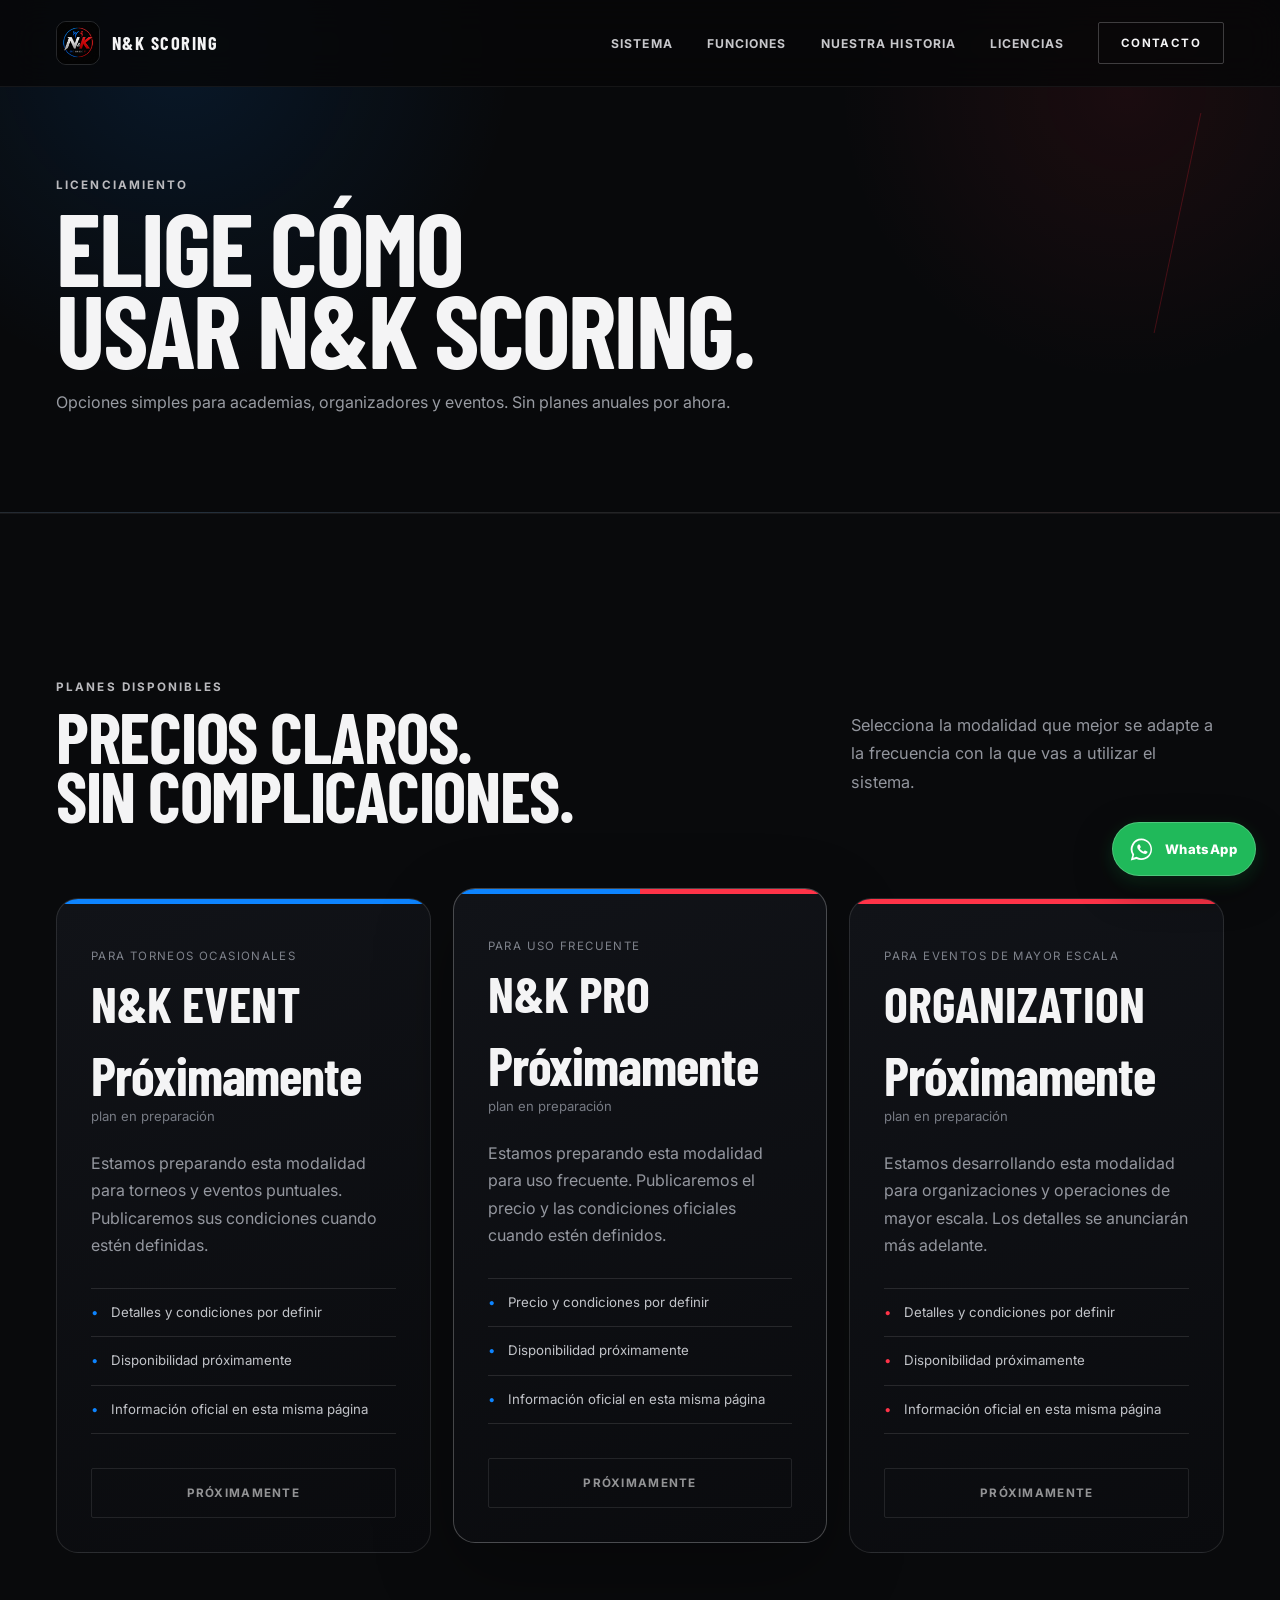
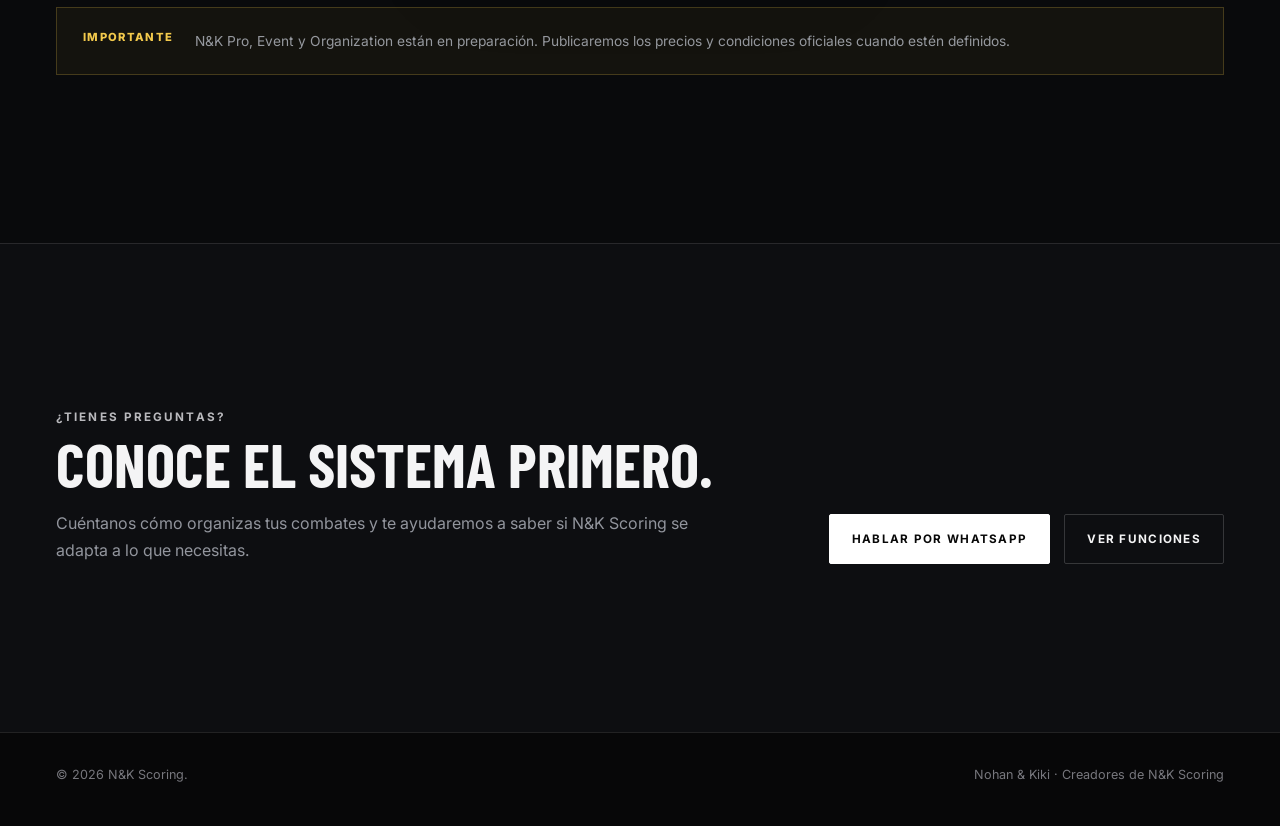
==== commit 9581646e: "Add files via upload" ====
--- a/licencias.html
+++ b/licencias.html
@@ -1,12 +1,53 @@
 <!doctype html>
 <html lang="es">
 <head>
-  <meta charset="utf-8">
-  <meta name="viewport" content="width=device-width,initial-scale=1">
-  <title>Licencias — N&K Scoring</title>
-  <meta name="description" content="Conoce el plan mensual N&K Pro para utilizar N&K Scoring en una computadora.">
-  <link rel="icon" type="image/jpeg" href="assets/logo.jpeg">
-  <link rel="stylesheet" href="styles.css">
+  <meta charset="utf-8"/>
+  <meta name="viewport" content="width=device-width,initial-scale=1,viewport-fit=cover"/>
+  <title>Licencias N&K Scoring | Plan Pro para Taekwondo</title>
+  <meta name="description" content="Consulta las modalidades de licencia de N&K Scoring. Los planes se encuentran en preparación y sus condiciones oficiales se publicarán próximamente."/>
+  
+  <meta name="robots" content="index,follow,max-image-preview:large,max-snippet:-1,max-video-preview:-1"/>
+  <meta name="googlebot" content="index,follow,max-image-preview:large,max-snippet:-1,max-video-preview:-1"/>
+  <meta name="author" content="N&K Scoring"/>
+  <meta name="application-name" content="N&K Scoring"/>
+  <meta name="theme-color" content="#08090b"/>
+  <link rel="icon" href="/favicon.ico" sizes="any"/>
+  <link rel="icon" type="image/png" sizes="48x48" href="https://nkscoring.com/favicon-48.png"/>
+  <link rel="apple-touch-icon" sizes="180x180" href="/apple-touch-icon.png"/>
+  <link rel="manifest" href="/site.webmanifest"/>
+
+  <link rel="canonical" href="https://nkscoring.com/licencias.html"/>
+
+  <meta property="og:type" content="website"/>
+  <meta property="og:locale" content="es_CR"/>
+  <meta property="og:site_name" content="N&K Scoring"/>
+  <meta property="og:title" content="Licencias N&K Scoring"/>
+  <meta property="og:description" content="Conoce las modalidades de licencia de N&K Scoring y consulta sus próximas condiciones oficiales."/>
+  <meta property="og:url" content="https://nkscoring.com/licencias.html"/>
+  <meta property="og:image" content="https://nkscoring.com/icon-512.png"/>
+  <meta property="og:image:width" content="512"/>
+  <meta property="og:image:height" content="512"/>
+  <meta property="og:image:alt" content="Logo de N&K Scoring"/>
+  <meta name="twitter:card" content="summary"/>
+  <meta name="twitter:title" content="Licencias N&K Scoring"/>
+  <meta name="twitter:description" content="Conoce las modalidades de licencia de N&K Scoring y consulta sus próximas condiciones oficiales."/>
+  <meta name="twitter:image" content="https://nkscoring.com/icon-512.png"/>
+
+  <script type="application/ld+json">
+{
+  "@context": "https://schema.org",
+  "@type": "WebPage",
+  "name": "Licencias N&K Scoring",
+  "url": "https://nkscoring.com/licencias.html",
+  "isPartOf": {
+    "@type": "WebSite",
+    "name": "N&K Scoring",
+    "url": "https://nkscoring.com/"
+  },
+  "inLanguage": "es-CR"
+}
+  </script>
+  <link rel="stylesheet" href="styles.css"/>
 </head>
 <body>
 <header class="header">
@@ -60,19 +101,17 @@
 
         <article class="pricing-card-v16 pro-card featured-plan-v16">
           <div class="pricing-topline split"></div>
-          <div class="popular-badge-v16">Más popular</div>
           <div class="pricing-kicker">Para uso frecuente</div>
           <h3>N&amp;K Pro</h3>
-          <div class="pricing-value"><span>₡</span><strong>25.000</strong></div>
-          <div class="pricing-unit">por mes</div>
-          <p>Para academias y organizadores que quieren tener N&amp;K Scoring disponible de forma continua.</p>
+          <div class="pricing-value pricing-quote"><strong>Próximamente</strong></div>
+          <div class="pricing-unit">plan en preparación</div>
+          <p>Estamos preparando esta modalidad para uso frecuente. Publicaremos el precio y las condiciones oficiales cuando estén definidos.</p>
           <ul>
-            <li>Licencia para una computadora</li>
-            <li>Internet solo para activar o validar la licencia</li>
-            <li>Todas las funciones y actualizaciones</li>
-            <li>Soporte directo por WhatsApp</li>
+            <li>Precio y condiciones por definir</li>
+            <li>Disponibilidad próximamente</li>
+            <li>Información oficial en esta misma página</li>
           </ul>
-          <a class="btn primary pricing-btn" href="https://wa.me/50663855146?text=Hola%2C%20quiero%20solicitar%20el%20plan%20N%26K%20Pro." target="_blank" rel="noopener">Solicitar Pro</a>
+          <span class="btn quiet pricing-btn pricing-disabled-v19">Próximamente</span>
         </article>
 
         <article class="pricing-card-v16 organization-card">
@@ -93,7 +132,7 @@
 
       <div class="pricing-note-v16">
         <span>Importante</span>
-        <p>N&K Event y Organization están en preparación. Por ahora, el único plan con condiciones publicadas es N&K Pro.</p>
+        <p>N&K Pro, Event y Organization están en preparación. Publicaremos los precios y condiciones oficiales cuando estén definidos.</p>
       </div>
     </div>
   </section>
--- a/styles.css
+++ b/styles.css
@@ -943,3 +943,307 @@
   .faq-list-v21 summary{padding-right:42px}
   .faq-list-v21 details p{padding-right:30px}
 }
+
+/* ==========================================================
+   v25 — mobile polish + search identity
+   ========================================================== */
+html,body{max-width:100%;overflow-x:hidden}
+*,*::before,*::after{box-sizing:border-box}
+img,svg,video{max-width:100%}
+
+@media(max-width:760px){
+  .container{width:calc(100% - 32px);max-width:none;margin-inline:16px}
+  .header{min-height:72px}
+  .nav{height:72px;gap:14px}
+  .brand img{width:48px;height:48px;border-radius:12px}
+  .menu-btn{font-size:1.9rem;padding:8px 4px}
+
+  /* Mobile menu stays inside viewport */
+  .nav-links{top:72px!important;left:16px!important;right:16px!important;width:auto!important;max-height:calc(100dvh - 88px);overflow:auto;border-radius:16px!important}
+
+  /* Home */
+  .hero-v9{padding-top:72px}
+  .hero-grid-v9{grid-template-columns:1fr!important;gap:36px!important;min-height:0!important;padding:54px 0 68px!important}
+  .hero-copy-v9{max-width:100%}
+  .display-v9{font-size:clamp(3.2rem,16vw,4.9rem)!important;line-height:.84!important;overflow-wrap:anywhere}
+  .hero-summary{font-size:1rem!important;line-height:1.65!important}
+  .hero-actions{display:grid!important;grid-template-columns:1fr;gap:12px}
+  .hero-actions .btn{width:100%;justify-content:center;text-align:center}
+  .hero-media-v9{width:100%}
+  .hero-frame{padding:7px;border-radius:16px}
+  .hero-frame img{aspect-ratio:16/11!important;object-fit:cover}
+  .hero-caption{position:static!important;width:100%!important;margin-top:12px;padding:18px!important}
+
+  .section-v9{padding:78px 0!important}
+  .section-intro-v9{display:block!important;margin-bottom:42px!important}
+  .section-intro-v9 h2,.manual-copy-v9 h2,.story-v9-copy h2,.license-v9 h2,.contact-v9 h2,
+  .story-page-copy h2,.founder-copy-v16 h2,.achievement-copy-v16 h2{
+    font-size:clamp(2.45rem,12vw,3.9rem)!important;
+    line-height:.92!important;
+    overflow-wrap:anywhere;
+  }
+  .section-intro-v9 p{margin-top:24px!important}
+  .feature-row-v9,.feature-row-v9.reverse{grid-template-columns:1fr!important;gap:26px!important;padding:48px 0!important}
+  .feature-row-v9.reverse .feature-copy-v9,.feature-row-v9.reverse .feature-media-v9{order:initial!important}
+  .feature-copy-v9 h3{font-size:clamp(2.2rem,10vw,3.2rem)!important;overflow-wrap:anywhere}
+  .device-media{grid-template-columns:1fr!important}
+  .device-panel:first-child{border-right:0!important;border-bottom:1px solid var(--line)}
+  .system-gallery-v9,.system-gallery-clean{grid-template-columns:1fr!important}
+  .system-main-v9 img{min-height:0!important;height:auto!important;object-fit:contain!important}
+  .system-side-v9 img{min-height:0!important;height:auto!important;object-fit:contain!important}
+  .story-v9-grid,.manual-shell-v9,.contact-v9-grid,.license-v9-shell{grid-template-columns:1fr!important;gap:42px!important}
+  .story-v9-visual{max-width:100%!important}
+  .manual-doc-v9{width:100%!important;max-width:360px}
+  .home-proof-shell-v21{grid-template-columns:1fr!important;padding:28px 0!important}
+  .benefits-strip-v20{border-left:0!important}
+  .faq-heading-v21 h2{font-size:clamp(2.5rem,12vw,3.8rem)!important}
+  .whatsapp-float-v20{right:14px!important;bottom:14px!important}
+
+  /* Inner page hero: remove the giant empty area on mobile */
+  .page-hero,.page-hero-v9{padding:118px 0 58px!important;min-height:0!important}
+  .page-hero h1,.page-hero-v9 h1{
+    font-size:clamp(3rem,13vw,4.6rem)!important;
+    line-height:.9!important;
+    max-width:100%!important;
+    overflow-wrap:anywhere;
+    word-break:normal;
+  }
+  .page-hero .lead,.page-hero-v9 .lead{font-size:1rem!important;line-height:1.65!important;max-width:100%!important}
+
+  /* License page */
+  .license-plans-section{padding-top:70px!important}
+  .pricing-grid-v16{display:grid!important;grid-template-columns:1fr!important;gap:20px!important;width:100%!important;max-width:100%!important}
+  .pricing-card-v16,.pricing-card-v16.featured-plan-v16{
+    width:100%!important;
+    min-width:0!important;
+    min-height:0!important;
+    padding:30px 22px 26px!important;
+    transform:none!important;
+    overflow:hidden;
+  }
+  .pricing-card-v16 h3{font-size:clamp(2rem,10vw,2.8rem)!important;overflow-wrap:anywhere}
+  .pricing-value{white-space:normal!important;min-width:0!important;align-items:baseline!important;flex-wrap:wrap}
+  .pricing-value span{font-size:1.55rem!important}
+  .pricing-value strong{font-size:clamp(3.2rem,18vw,4.7rem)!important;line-height:.9!important;max-width:100%;overflow-wrap:anywhere}
+  .pricing-quote strong{font-size:clamp(2.2rem,11vw,3.15rem)!important;line-height:.95!important;white-space:normal!important;overflow-wrap:anywhere}
+  .pricing-unit{font-size:1rem!important;margin-top:8px!important}
+  .pricing-card-v16>p{font-size:.96rem!important;line-height:1.65!important;margin-bottom:22px!important}
+  .pricing-card-v16 li{font-size:.9rem!important;padding:13px 0 13px 20px!important}
+  .pricing-btn{width:100%!important;display:flex!important;justify-content:center!important}
+  .popular-badge-v16{font-size:.66rem!important;right:18px!important}
+  .pricing-note-v16{padding:22px!important}
+  .license-support-grid-v16{grid-template-columns:1fr!important;gap:30px!important}
+  .license-support-v16 h2{font-size:clamp(2.5rem,12vw,3.8rem)!important;overflow-wrap:anywhere}
+
+  /* Our story */
+  .story-page-grid,.achievement-grid-v17,.founder-photo-grid-v16,.founder-band-grid{grid-template-columns:1fr!important;gap:30px!important}
+  .story-page-visual,.founder-photo-v16,.achievement-photo-v17{min-height:0!important}
+  .story-page-visual img,.founder-photo-v16 img,.achievement-photo-v17 img{height:auto!important;max-height:none!important;object-fit:contain!important}
+}
+
+@media(max-width:390px){
+  .container{width:calc(100% - 24px);margin-inline:12px}
+  .display-v9{font-size:clamp(2.9rem,16vw,4rem)!important}
+  .page-hero h1,.page-hero-v9 h1{font-size:clamp(2.65rem,13vw,3.7rem)!important}
+  .pricing-card-v16{padding-inline:18px!important}
+  .pricing-value strong{font-size:clamp(3rem,17vw,4.1rem)!important}
+  .pricing-quote strong{font-size:clamp(2rem,10vw,2.8rem)!important}
+}
+
+/* ==========================================================
+   v26 — true mobile-first corrections
+   Fixes horizontal clipping and oversized license typography
+   ========================================================== */
+@media (max-width: 760px){
+  html,body{width:100%;max-width:100%;overflow-x:hidden!important}
+  body{min-width:0!important}
+  main,section,.container{min-width:0!important;max-width:100%!important}
+
+  .container{
+    width:auto!important;
+    margin-left:18px!important;
+    margin-right:18px!important;
+  }
+
+  /* Keep all headings physically inside the viewport */
+  h1,h2,h3,p,blockquote,strong,span,a{max-width:100%}
+  .display-v9,
+  .section-intro-v9 h2,
+  .manual-copy-v9 h2,
+  .story-v9-copy h2,
+  .license-v9 h2,
+  .contact-v9 h2,
+  .faq-heading-v21 h2,
+  .page-hero h1,
+  .page-hero-v9 h1,
+  .license-support-grid-v16 h2{
+    overflow-wrap:normal!important;
+    word-break:normal!important;
+    hyphens:none!important;
+  }
+
+  /* Homepage story block */
+  .story-v9-copy blockquote{
+    font-size:clamp(1.55rem,8.2vw,2.15rem)!important;
+    line-height:1.04!important;
+    padding-left:16px!important;
+    margin:28px 0 32px!important;
+  }
+
+  /* Homepage license section: fully mobile instead of desktop typography stacked */
+  .license-v9{padding:72px 0!important}
+  .license-v9-shell{display:block!important}
+  .license-v9-shell>div:first-child{width:100%!important;min-width:0!important}
+  .license-v9 h2{
+    font-size:clamp(2.45rem,11.5vw,3.55rem)!important;
+    line-height:.92!important;
+    letter-spacing:-.015em!important;
+    margin-top:12px!important;
+  }
+  .license-v9 p{
+    font-size:.97rem!important;
+    line-height:1.6!important;
+    margin:24px 0 28px!important;
+  }
+  .license-v9 .btn{
+    width:100%!important;
+    max-width:100%!important;
+    padding:17px 18px!important;
+    justify-content:center!important;
+    text-align:center!important;
+    white-space:normal!important;
+  }
+  .license-price-v9,
+  .license-price-stack-v16{
+    width:100%!important;
+    min-width:0!important;
+    max-width:100%!important;
+    margin-top:48px!important;
+    padding:0!important;
+    border-left:0!important;
+    border-top:1px solid var(--line)!important;
+    overflow:visible!important;
+  }
+  .license-price-stack-v16>div{
+    width:100%!important;
+    min-width:0!important;
+    max-width:100%!important;
+    padding:28px 0 30px!important;
+    overflow:visible!important;
+  }
+  .license-price-stack-v16>div+div{border-top:1px solid var(--line)!important}
+  .license-price-v9 span,
+  .license-price-stack-v16 span{
+    display:block!important;
+    font-size:.78rem!important;
+    letter-spacing:.14em!important;
+    line-height:1.3!important;
+  }
+  .license-price-v9 strong,
+  .license-price-stack-v16 strong{
+    display:block!important;
+    width:100%!important;
+    min-width:0!important;
+    max-width:100%!important;
+    margin:16px 0 6px!important;
+    font-size:clamp(3.6rem,17vw,5.15rem)!important;
+    line-height:.88!important;
+    letter-spacing:-.025em!important;
+    white-space:normal!important;
+    overflow-wrap:normal!important;
+    word-break:normal!important;
+  }
+  .license-price-stack-v16>div:nth-child(2) strong{
+    font-size:clamp(2.6rem,11vw,3.6rem)!important;
+    line-height:.92!important;
+  }
+  .license-price-v9 small,
+  .license-price-stack-v16 small{
+    display:block!important;
+    font-size:1rem!important;
+    line-height:1.35!important;
+    color:#8a8d95!important;
+  }
+
+  /* License detail page cards */
+  .pricing-grid-v16{overflow:visible!important}
+  .pricing-card-v16{overflow:visible!important}
+  .pricing-value{display:block!important}
+  .pricing-value span{display:inline-block!important;margin-right:4px}
+  .pricing-value strong{display:inline!important}
+  .pricing-quote strong{
+    display:block!important;
+    font-size:clamp(2.2rem,10vw,3rem)!important;
+    line-height:.96!important;
+    white-space:normal!important;
+  }
+
+  /* FAQ and contact */
+  .faq-v21{padding-top:72px!important}
+  .faq-heading-v21 h2{
+    font-size:clamp(2.5rem,11vw,3.5rem)!important;
+    line-height:.9!important;
+  }
+  .faq-heading-v21 p{font-size:.96rem!important;line-height:1.62!important}
+  .contact-link-v9{padding:20px 18px!important;min-height:74px!important}
+
+  /* More comfortable floating button and bottom spacing */
+  .whatsapp-float-v20{
+    width:54px!important;height:54px!important;min-height:54px!important;
+    right:14px!important;bottom:18px!important;
+  }
+  .footer{padding-bottom:84px!important}
+}
+
+@media (max-width: 430px){
+  .container{margin-left:15px!important;margin-right:15px!important}
+  .display-v9{font-size:clamp(2.8rem,14vw,3.8rem)!important}
+  .license-v9 h2{font-size:clamp(2.3rem,11vw,3.05rem)!important}
+  .license-price-v9 strong,.license-price-stack-v16 strong{font-size:clamp(3.2rem,16vw,4.3rem)!important}
+  .license-price-stack-v16>div:nth-child(2) strong{font-size:clamp(2.35rem,10.5vw,3.1rem)!important}
+  .faq-heading-v21 h2{font-size:clamp(2.35rem,10.5vw,3.05rem)!important}
+}
+
+@media (max-width: 360px){
+  .container{margin-left:12px!important;margin-right:12px!important}
+  .license-v9 h2{font-size:2.15rem!important}
+  .license-price-v9 strong,.license-price-stack-v16 strong{font-size:3rem!important}
+  .license-price-stack-v16>div:nth-child(2) strong{font-size:2.15rem!important}
+}
+
+
+/* ==========================================================
+   v28 — Licencias "Próximamente" + ajuste móvil
+   ========================================================== */
+.license-coming-v28 strong{
+  font-size:clamp(2.7rem,4.7vw,4rem)!important;
+  line-height:.92!important;
+  white-space:normal!important;
+  overflow-wrap:normal!important;
+  word-break:normal!important;
+  max-width:100%;
+}
+.license-coming-v28 small{
+  display:block;
+}
+
+@media (max-width: 620px){
+  .license-coming-v28 strong,
+  .license-price-stack-v16 .license-coming-v28 strong{
+    font-size:clamp(2rem,10vw,2.75rem)!important;
+    line-height:.96!important;
+    white-space:normal!important;
+    word-break:normal!important;
+    overflow-wrap:normal!important;
+  }
+  .license-price-stack-v16>div strong{
+    max-width:100%!important;
+  }
+}
+
+@media (max-width: 390px){
+  .license-coming-v28 strong,
+  .license-price-stack-v16 .license-coming-v28 strong{
+    font-size:2rem!important;
+  }
+}
